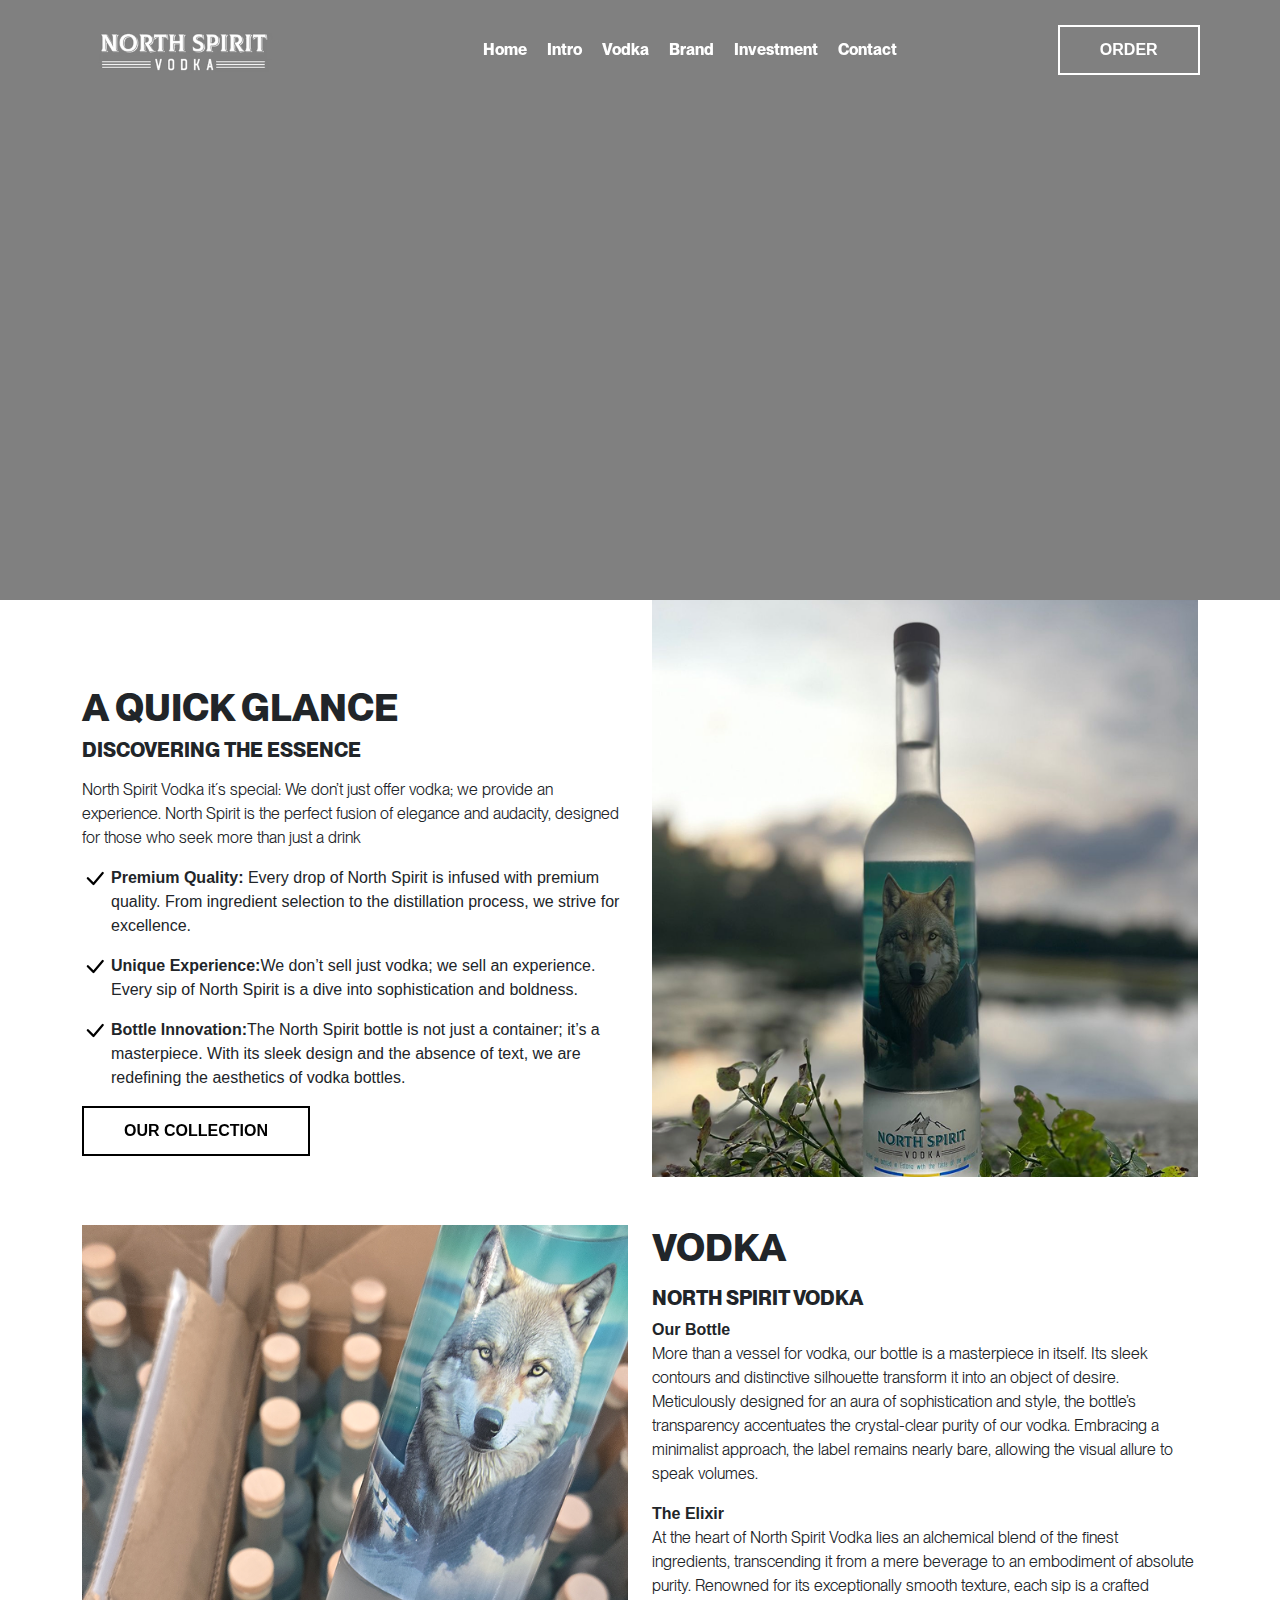
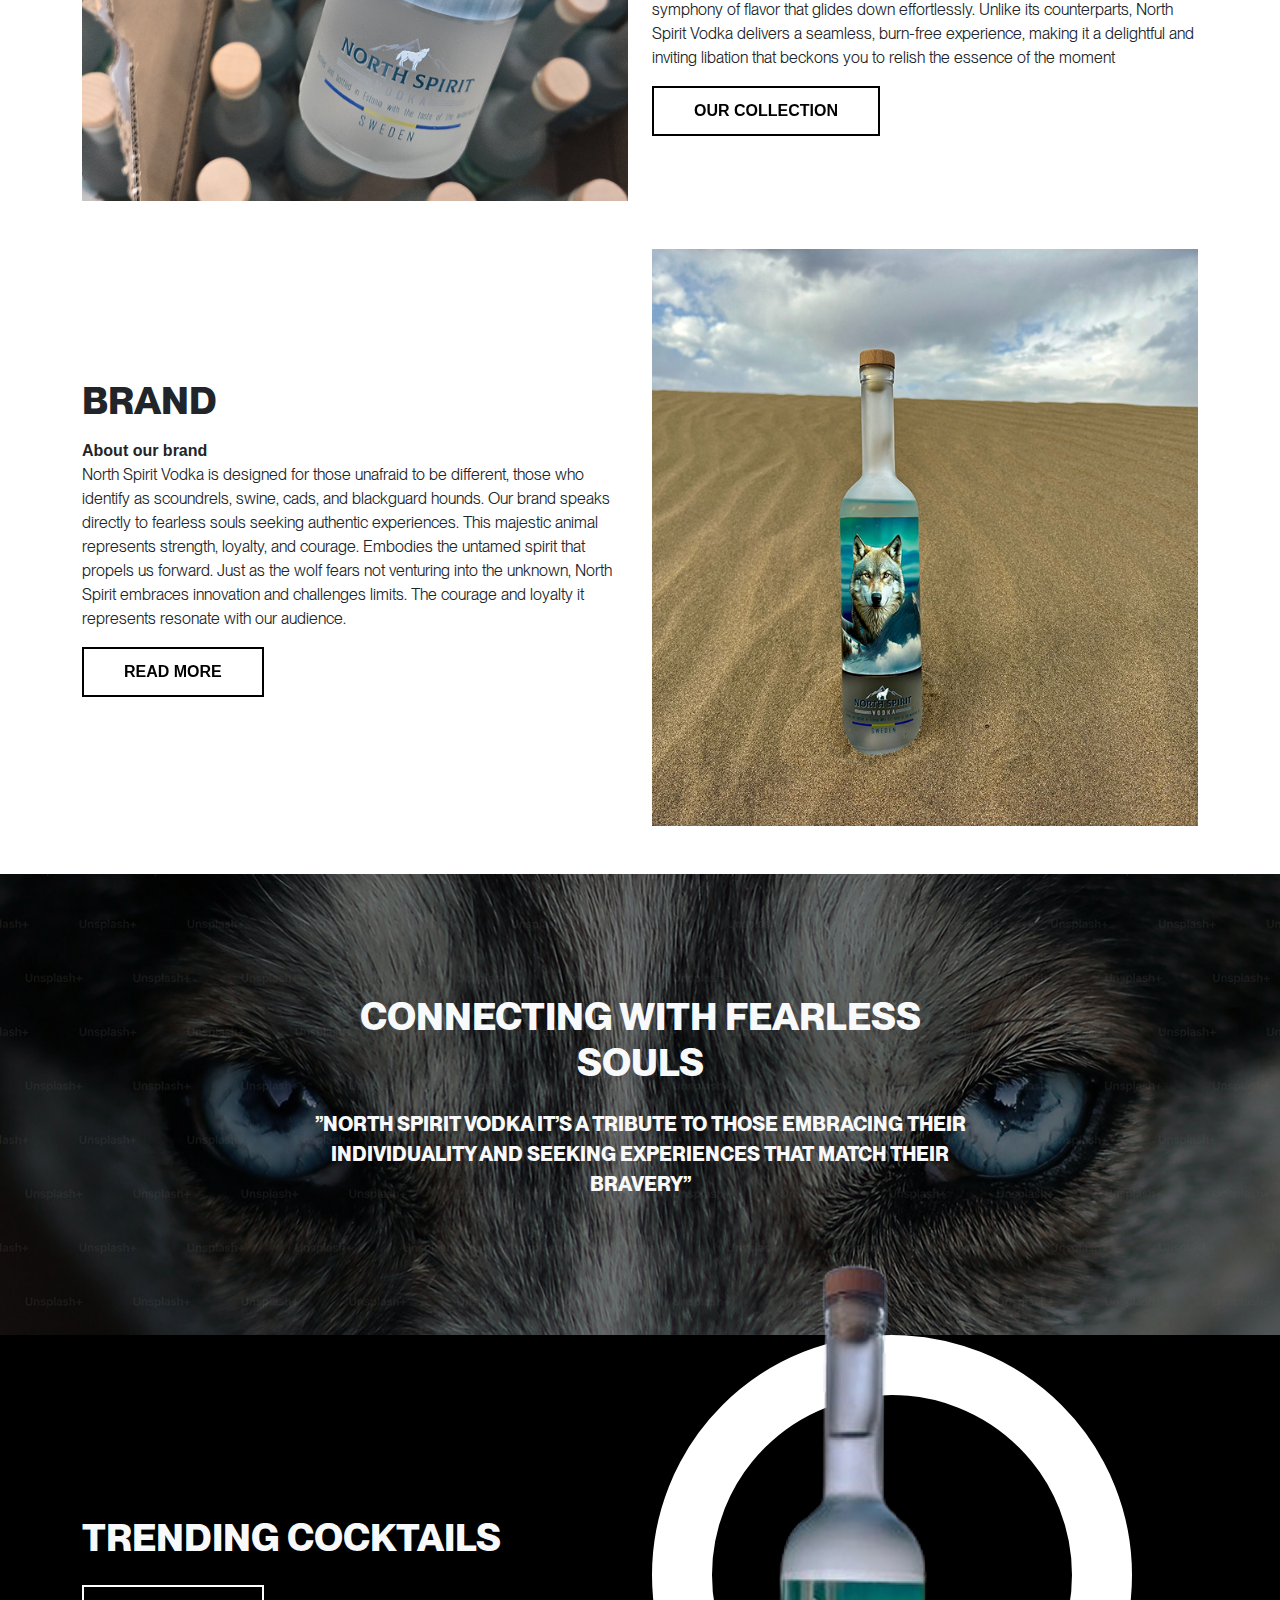
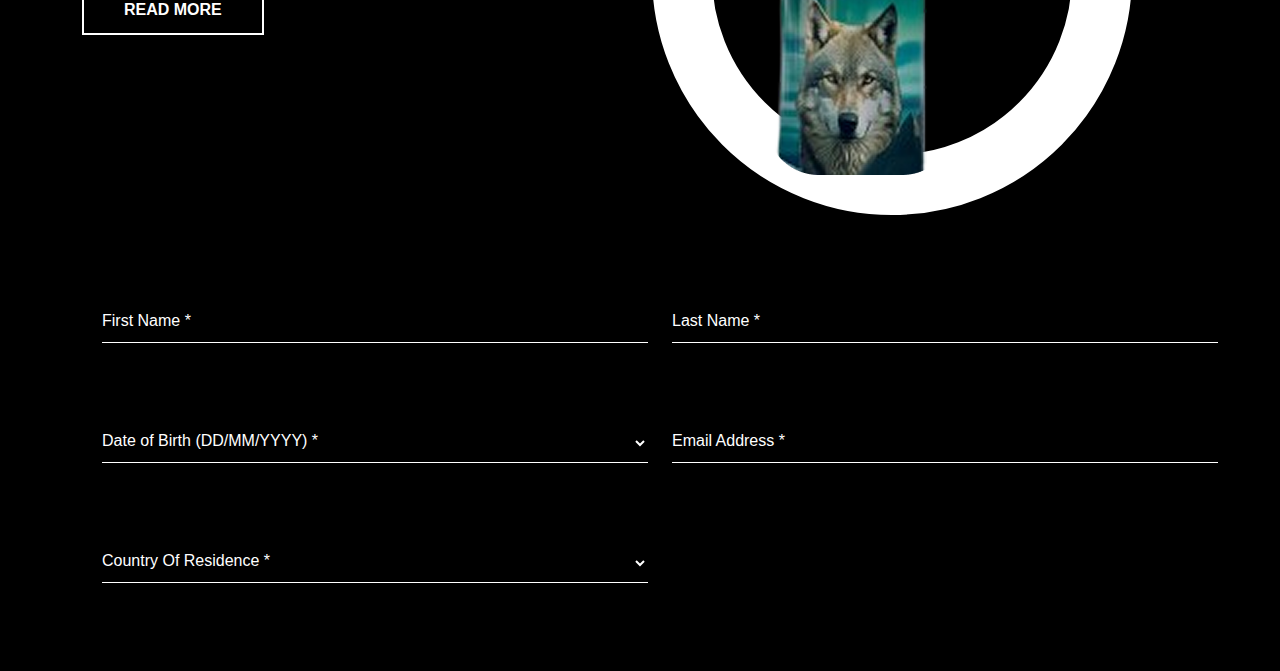
==== index.html @ 93cd75a4 "upload" ====
<!DOCTYPE html>
<html lang="en">

<head>
    <meta charset="UTF-8">
    <meta name="viewport" content="width=device-width, initial-scale=1.0">
    <link href="https://cdn.jsdelivr.net/npm/bootstrap@5.3.3/dist/css/bootstrap.min.css" rel="stylesheet"
        integrity="sha384-QWTKZyjpPEjISv5WaRU9OFeRpok6YctnYmDr5pNlyT2bRjXh0JMhjY6hW+ALEwIH" crossorigin="anonymous">

    <link rel="stylesheet" href="css/style.css">
    <title>Document</title>
</head>

<body>
    <header>
        <div class="logo">
            <img src="media/logo.png" alt="">
        </div>
        <menu>
            <ul>
                <li><a href="">Home</a></li>
                <li><a href="">Intro</a></li>
                <li><a href="">Vodka</a></li>
                <li><a href="">Brand</a></li>
                <li><a href="">Investment</a></li>
                <li><a href="">Contact</a></li>
            </ul>
        </menu>
        <div>
            <div>
                <a class="cta-btn" href="">ORDER</a>
            </div>
        </div>
    </header>

    <!-- Start hero section -->
    <section class="hero-section">

    </section>
    <!-- End hero section -->

    <!-- Start Glance section -->
    <section>
        <div class="container">
            <div class="row align-items-center">
                <div class="col-xl-6">
                    <h2 class="section-title mt-5 pt-3">A quick glance</h2>
                    <h3 class="section-subtitle">Discovering the essence</h3>
                    <p class="desc my-3">North Spirit Vodka it´s special: We don’t just offer vodka; we provide an
                        experience. North Spirit is the perfect fusion of elegance and audacity, designed for those who
                        seek more than just a drink</p>
                    <div class="d-flex gap-1">
                        <span class="check-icon align-items-center"><img src="media/icon/check.svg" alt=""></span>
                        <p class=""><b>Premium Quality: </b>Every drop of North Spirit is infused with premium quality.
                            From ingredient selection to the distillation process, we strive for excellence.</p>
                    </div>
                    <div class="d-flex gap-1">
                        <span class="check-icon align-items-center"><img src="media/icon/check.svg" alt=""></span>
                        <p class=""><b>Unique Experience:</b>We don’t sell just vodka; we sell an experience. Every sip
                            of North Spirit is a dive into sophistication and boldness.</p>
                    </div>
                    <div class="d-flex gap-1">
                        <span class="check-icon align-items-center"><img src="media/icon/check.svg" alt=""></span>
                        <p class=""><b>Bottle Innovation:</b>The North Spirit bottle is not just a container; it’s a
                            masterpiece. With its sleek design and the absence of text, we are redefining the aesthetics
                            of vodka bottles.</p>
                    </div>
                    <a class="cta-btn cta-btn-light" href="#">OUR COLLECTION</a>
                </div>
                <div class="col-xl-6">
                    <img src="media/glance.png" class="img-fluid" alt="">
                </div>
            </div>
            <div class="row my-5">
                <div class="col-xl-6">
                    <img src="media/lion-img.png" class="img-fluid" alt="">
                </div>
                <div class="col-xl-6">
                    <h2 class="section-title mb-3 ">Vodka</h2>
                    <h3 class="section-subtitle">North Spirit Vodka</h3>

                    <div>
                        <b class="bold">Our Bottle</b>
                        <p class="desc">More than a vessel for vodka, our bottle is a masterpiece in itself. Its sleek
                            contours and distinctive silhouette transform it into an object of desire.
                            Meticulously designed for an aura of sophistication and style, the bottle’s transparency
                            accentuates the crystal-clear purity of our vodka. Embracing a minimalist approach, the
                            label remains nearly bare, allowing the visual allure to speak volumes.</p>
                    </div>
                    <div>
                        <b class="bold">The Elixir</b>
                        <p class="desc">At the heart of North Spirit Vodka lies an alchemical blend of the finest
                            ingredients, transcending it from a mere beverage to an embodiment of absolute purity.
                            Renowned for its exceptionally smooth texture, each sip is a crafted symphony of flavor that
                            glides down effortlessly. Unlike its counterparts, North Spirit Vodka delivers a seamless,
                            burn-free experience, making it a delightful and inviting libation that beckons you to
                            relish the essence of the moment</p>
                    </div>
                    <a class="cta-btn cta-btn-light" href="#">OUR COLLECTION</a>
                </div>

            </div>
            <div class="row align-items-center">
                <div class="col-xl-6">
                    <h2 class="section-title mb-3 ">Brand</h2>
                    <div>
                        <b class="bold">About our brand</b>
                        <p class="desc">North Spirit Vodka is designed for those unafraid to be different, those who
                            identify as scoundrels, swine, cads, and blackguard hounds. Our brand speaks directly to
                            fearless souls seeking authentic experiences.
                            This majestic animal represents strength, loyalty, and courage. Embodies the untamed spirit
                            that propels us forward. Just as the wolf fears not venturing into the unknown, North Spirit
                            embraces innovation and challenges limits.
                            The courage and loyalty it represents resonate with our audience.</p>
                    </div>
                    <a class="cta-btn cta-btn-light" href="#">Read More</a>
                </div>
                <div class="col-xl-6">
                    <img src="media/brand-img.png" class="img-fluid" alt="">
                </div>
            </div>
        </div>
    </section>
    <!-- End Glance section -->

    <!-- Start connectiong section -->
    <section class="connecting-section mt-5">
        <div class="container">
            <div class="connecting-innner">
                <h2 class="section-title text-light pb-3">Connecting with fearless souls</h2>
                <p class="section-subtitle text-light">”North Spirit Vodka it’s a tribute to those embracing their
                    individuality and
                    seeking experiences that match their bravery”</p>
            </div>
        </div>
    </section>
    <!-- End connectiong section -->

    <!-- Start cocktails section -->
    <section class="cocktails-section">
        <div class="container">
            <div class="row align-items-center">
                <div class="col-xl-6">
                    <h2 class="section-title text-light mb-4">Trending Cocktails</h2>
                    <a class="cta-btn" href="">Read More</a>
                </div>
                <div class="col-xl-6">
                    <div class="white-circle">
                        <img src="media/removebgpreview.png" alt="">
                    </div>
                </div>
            </div>
        </div>
    </section>
    <!-- End cocktails section -->

    <!-- Start newslatter-form section -->
    <section class="newslatter-section py-5">
        <div class="container">
            <form action="" class="newsletter-form">
                <div class="row">
                    <div class="col-xl-6">
                        <div class="input-data">
                            <input type="text" required>
                            <label for="">First Name *</label>
                        </div>
                    </div>
                    <div class="col-xl-6">
                        <div class="input-data">
                            <input type="text" required>
                            <label for="">Last Name *</label>
                        </div>
                    </div>

                    <div class="col-xl-6">
                        <div class="input-data">
                            <select name="" id="">
                                <option value=""></option>
                                <option value="">q</option>
                            </select>
                            <label for="">Date of Birth (DD/MM/YYYY) *</label>
                        </div>
                    </div>
                    <div class="col-xl-6">
                        <div class="input-data">
                            <input type="text" required>
                            <label for="">Email Address *</label>
                        </div>
                    </div>
                    <div class="col-xl-6">
                        <div class="input-data">
                            <select name="" id="">
                                <option value=""></option>
                                <option value="">Albania</option>
                                <option value="">Andorra</option>
                            </select>
                            <label for="">Country Of Residence *</label>
                        </div>

                    </div>
                </div>
            </form>
        </div>
    </section>
    <!-- End subscr-form section -->

    <script src="https://cdn.jsdelivr.net/npm/bootstrap@5.3.3/dist/js/bootstrap.bundle.min.js"
        integrity="sha384-YvpcrYf0tY3lHB60NNkmXc5s9fDVZLESaAA55NDzOxhy9GkcIdslK1eN7N6jIeHz"
        crossorigin="anonymous"></script>

    <script src="js/script.js"></script>
</body>

</html>
---- css/style.css ----
@font-face {
  font-family: ppneuemontreal_bold;
  src: url(../fonts/ppneuemontreal-bold.woff);
}
@font-face {
  font-family: ppneuemontreal_book;
  src: url(../fonts/ppneuemontreal-book.woff);
}

* {
  padding: 0;
  margin: 0;
  box-sizing: border-box;
  font-family: Arial, Helvetica, sans-serif;
}

header {
  background: transparent;
  display: flex;
  align-items: center;
  justify-content: space-around;
  width: 100%;
  position: fixed;
  top: 0;
}
dl,
ol,
ul {
  margin-bottom: 0;
}
menu ul {
  display: flex;
  gap: 20px;
  list-style: none;
}
menu ul li {
  position: relative;
  transition: 0.3s;
}
menu ul li a {
  color: #fff;
  font-weight: 600;
  text-decoration: none;
  font-family: "ppneuemontreal_bold";
  font-size: 16px;
  transition: 0.3s;
}
menu ul li a::after {
  content: "";
  position: absolute;
  bottom: -2px;
  left: 50%;
  transform: translateX(-50%);
  transition: 0.2s;
  height: 3px;
  background: #fff;
  width: 0;
}
menu ul li a:hover::after {
  width: 100%;
}

/*  */
/* cta btn */

.cta-btn {
  box-sizing: border-box;
  -webkit-appearance: none;
  -moz-appearance: none;
  appearance: none;
  background-color: transparent;
  border: 2px solid;
  border-radius: 0.6em;
  color: #e74c3c;
  cursor: pointer;
  display: -webkit-box;
  display: -webkit-flex;
  display: -ms-flexbox;
  display: inline-flex;
  -webkit-align-self: center;
  -ms-flex-item-align: center;
  align-self: center;
  font-size: 1rem;
  font-weight: 400;
  line-height: 1;
  padding: 15px 40px;
  text-decoration: none;
  text-align: center;
  text-transform: uppercase;
  font-family: "Montserrat", sans-serif;
  font-weight: 700;
  border-color: #fff;
  border-radius: 0;
  color: #fff;
  position: relative;
  overflow: hidden;
  z-index: 1;
  -webkit-transition: color 150ms ease-in-out;
  transition: color 150ms ease-in-out;
}

.cta-btn:hover,
.cta-btn:focus {
  color: #fff;
  outline: 0;
}

.cta-btn:after {
  content: "";
  position: absolute;
  display: block;
  top: 0;
  left: 50%;
  -webkit-transform: translateX(-50%);
  transform: translateX(-50%);
  width: 0;
  height: 100%;
  background: #fff;
  z-index: -1;
  -webkit-transition: width 150ms ease-in-out;
  transition: width 150ms ease-in-out;
}
.cta-btn:hover {
  color: #000;
}
.cta-btn:hover:after {
  width: 110%;
}
.cta-btn-light {
  border-color: #000;
  border-radius: 0;
  color: #000;
}
.cta-btn-light:after {
  background: #000;
}
.cta-btn-light:hover {
  color: #fff;
}

.desc {
  font-family: "ppneuemontreal_book", Arial, Helvetica, sans-serif;
}
/* Header */

header.active {
  background: #000;

  animation: headerAnim 0.3s ease forwards;
}

@-webkit-keyframes headerAnim {
  0% {
    top: -4rem;
  }
  100% {
    top: 0;
  }
}
@keyframes headerAnim {
  0% {
    top: -4rem;
  }
  100% {
    top: 0;
  }
}

/* hero-section */
.hero-section {
  background: gray;
  height: 600px;
}

/* Glance */
.section-title {
  font-size: 38px;
  font-family: "ppneuemontreal_bold", Arial, Helvetica, sans-serif;
  text-transform: uppercase;
}
.section-subtitle {
  font-size: 20px;
  font-family: "ppneuemontreal_bold", Arial, Helvetica, sans-serif;
  text-transform: uppercase;
}
.check-icon img {
  width: 25px;
}
/* connecting-section */
.connecting-section {
  background: url(../media/bg-img.png);
  background-size: cover;
  background-position: center;
  padding: 120px 0;
  text-align: center;
}
.connecting-innner {
  width: 60%;
  margin: auto;
}
/* cocktails-section */
.cocktails-section {
  background: #000;
}
.white-circle {
  width: 480px;
  height: 480px;
  border: 60px solid #fff;
  border-radius: 50%;
  position: relative;
}
.white-circle img {
  position: absolute;
  left: 15%;
  top: -52%;
}
/* newslatter section */
.newslatter-section {
  background: #000;
}
.newsletter-form .input-data {
  width: 100%;
  height: 40px;
  margin: 40px 20px;
  position: relative;
}
.newsletter-form .textarea {
  height: 70px;
}
.input-data input,
.input-data select {
  display: block;
  width: 100%;
  height: 100%;
  border: none;
  font-size: 17px;
  border-bottom: 1px solid #fff;
  outline: 0;
  background: transparent;
  color: #fff;
  padding: 10px;
}
.input-data input:focus ~ label,
.input-data select:focus ~ label,
.input-data input:valid ~ label,
.input-data select:active ~ label {
  transform: translateY(-30px);
  font-size: 14px;
  color: #ffffff98;
}
.input-data select {
  resize: none;
  padding-top: 10px;
  background: #000;
}
.input-data label {
  position: absolute;
  pointer-events: none;
  bottom: 10px;
  font-size: 16px;
  transition: all 0.3s ease;
  color: #fff;
}
.textarea label {
  width: 100%;
  bottom: 40px;
  background: #fff;
}

.input-data input:focus,
.input-data input:valid,
.textarea select:focus,
.textarea select:valid {
  border: 1px dotted #fff;
}
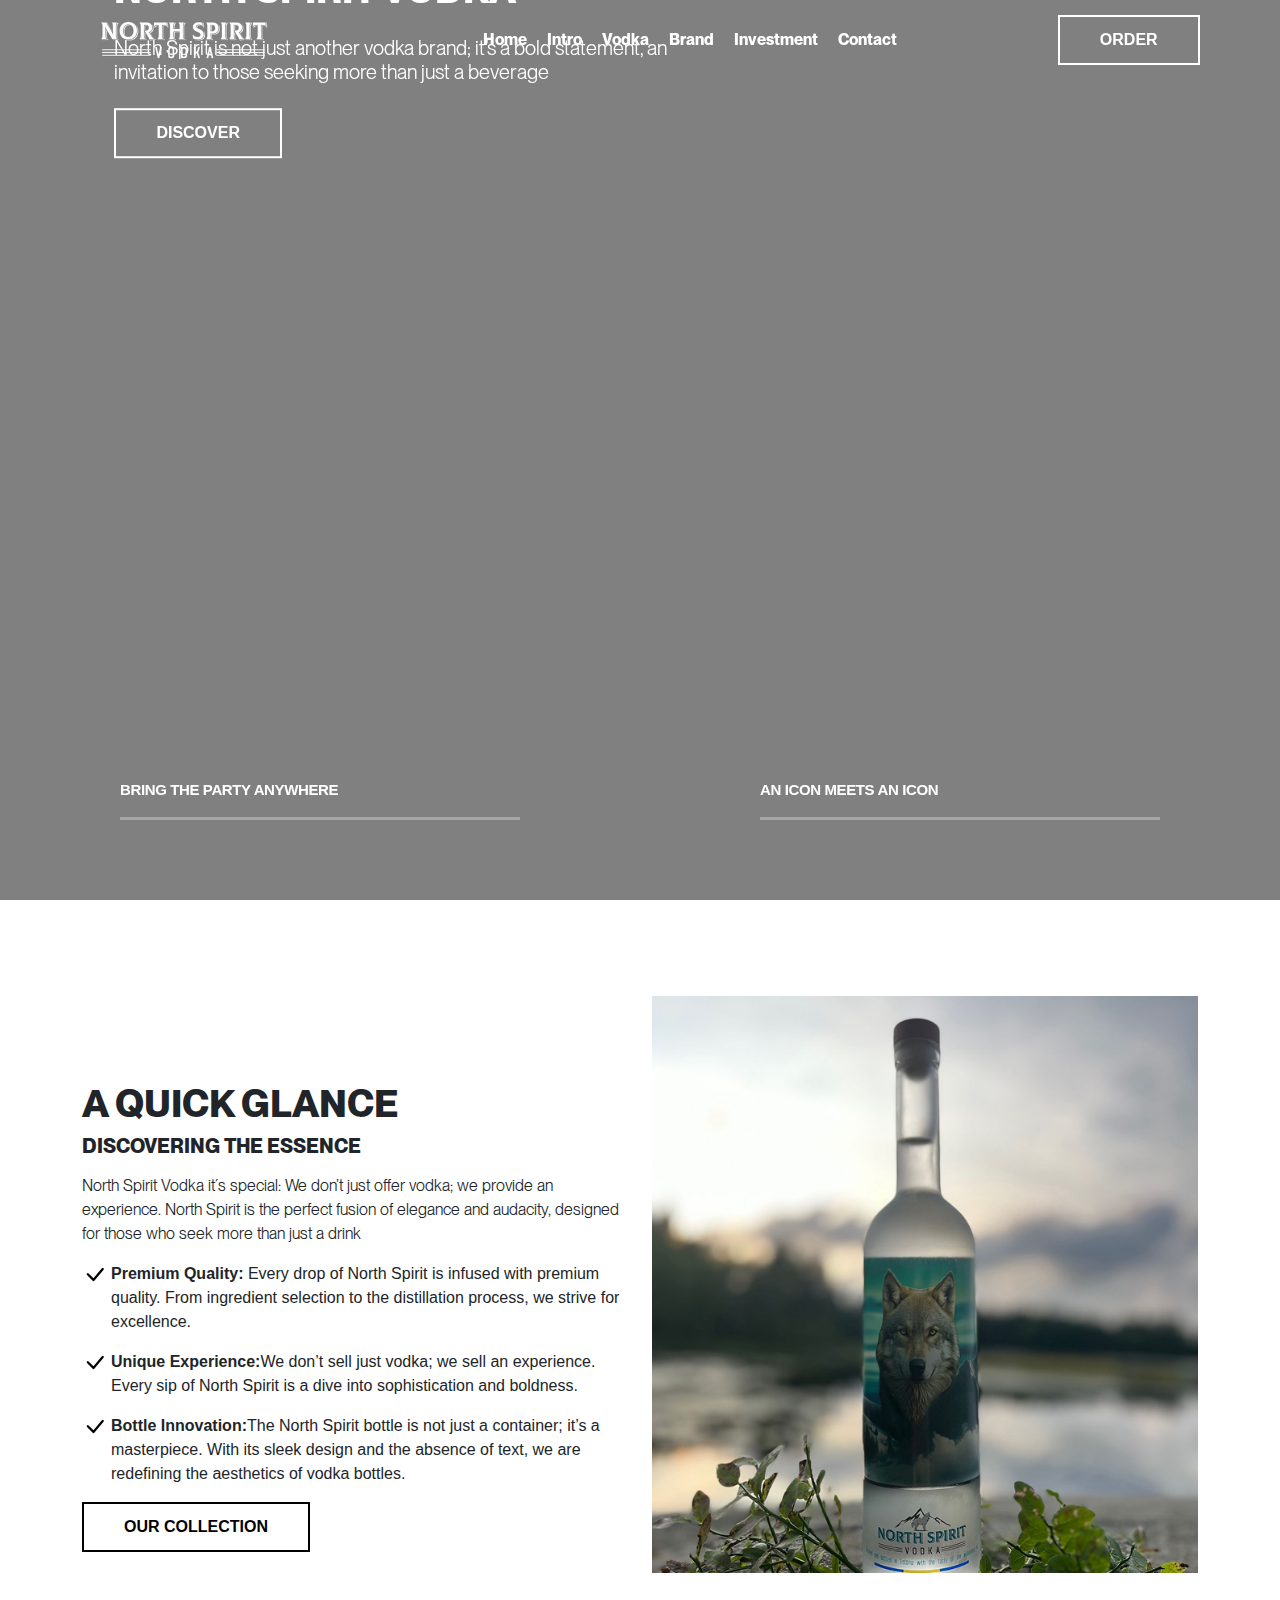
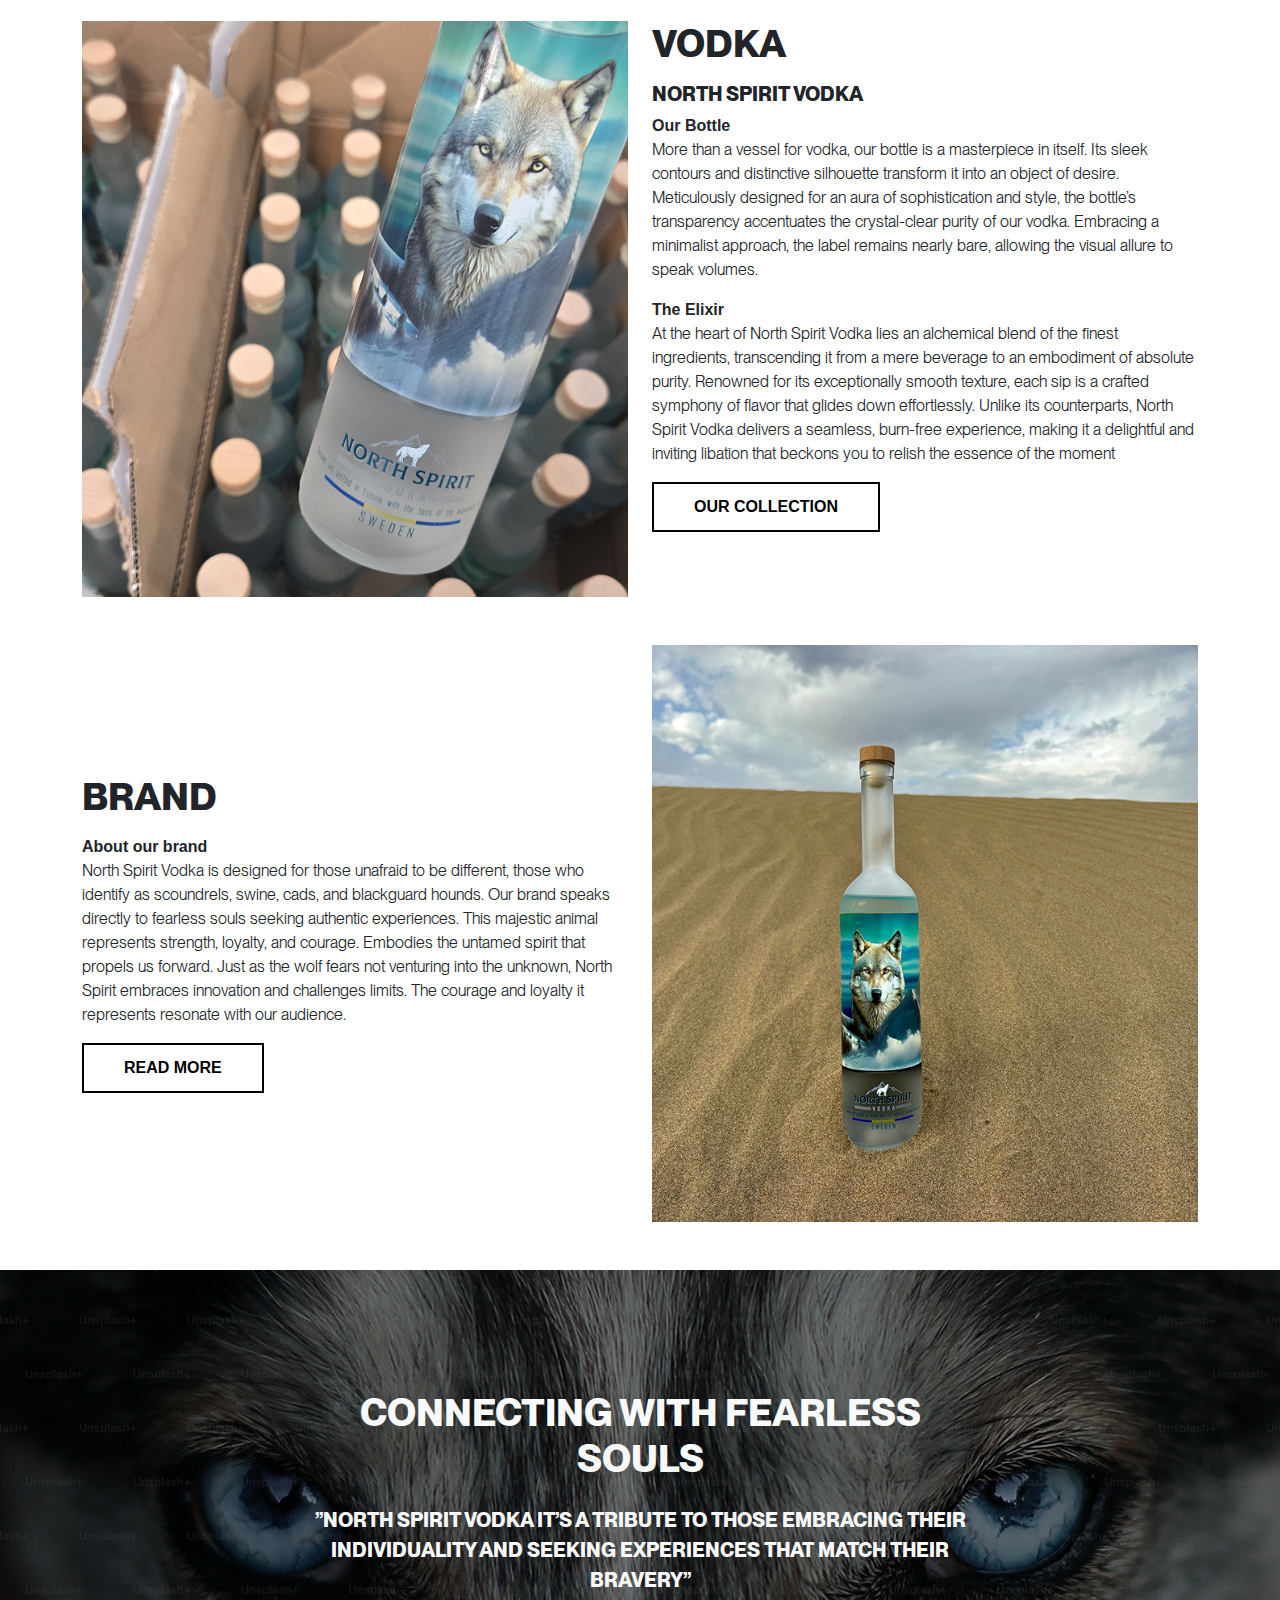
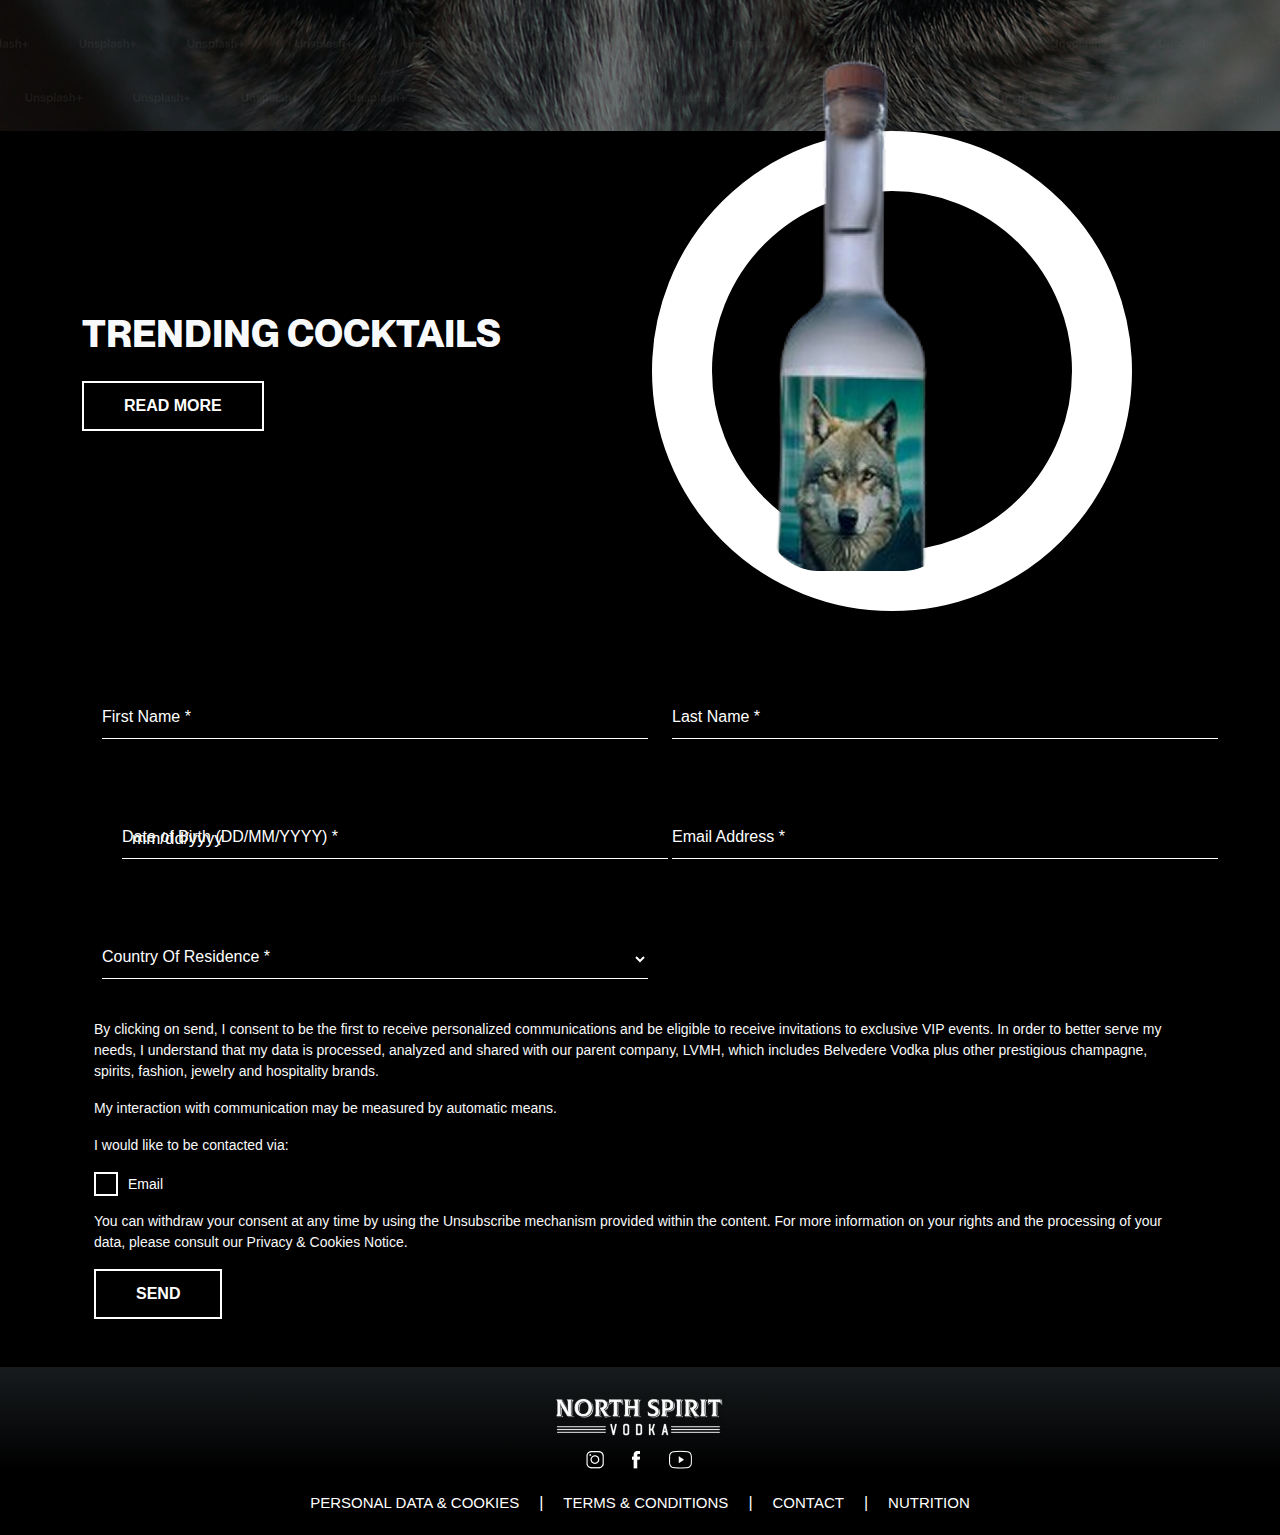
==== commit 09985a78: "udate" ====
--- a/index.html
+++ b/index.html
@@ -6,7 +6,7 @@
     <meta name="viewport" content="width=device-width, initial-scale=1.0">
     <link href="https://cdn.jsdelivr.net/npm/bootstrap@5.3.3/dist/css/bootstrap.min.css" rel="stylesheet"
         integrity="sha384-QWTKZyjpPEjISv5WaRU9OFeRpok6YctnYmDr5pNlyT2bRjXh0JMhjY6hW+ALEwIH" crossorigin="anonymous">
-
+    <link rel="stylesheet" href="https://unpkg.com/swiper/swiper-bundle.min.css">
     <link rel="stylesheet" href="css/style.css">
     <title>Document</title>
 </head>
@@ -35,12 +35,39 @@
 
     <!-- Start hero section -->
     <section class="hero-section">
-
+        <!-- !-- Slider main container -->
+        <div class="swiper-container">
+            <!-- Additional required wrapper -->
+            <div class="swiper-wrapper">
+                <!-- Slides -->
+                <div class="swiper-slide">
+                    <div class="slider-content container">
+                        <h2 class="section-title">NORTH SPIRIT VODKA</h2>
+                        <h5 class="desc my-4">North Spirit is not just another vodka brand; it’s a bold statement, an
+                            invitation to those seeking more than just a beverage </h5>
+                        <div><a class="cta-btn" href="">DISCOVER</a></div>
+                    </div>
+                    <video width="100%" autoplay muted poster="IMG_20240613_202022s.jpg">
+                        <source src="media/video/two.mp4" type="video/mp4">
+                        <source src="media/video/two.ogg" type="video/ogg">
+                    </video>
+                </div>
+                <div class="swiper-slide con2">
+                    <video width="100%" autoplay muted poster="IMG_20240613_202022s.jpg">
+                        <source src="media/video/one.mp4" type="video/mp4">
+                        <source src="media/video/one.mp4" type="video/ogg">
+                    </video>
+                </div>
+            </div>
+            <!-- If we need pagination -->
+            <div class="swiper-pagination"></div>
+
+        </div>
     </section>
     <!-- End hero section -->
 
     <!-- Start Glance section -->
-    <section>
+    <section class="mt-5 pt-5">
         <div class="container">
             <div class="row align-items-center">
                 <div class="col-xl-6">
@@ -174,11 +201,15 @@
 
                     <div class="col-xl-6">
                         <div class="input-data">
-                            <select name="" id="">
+                            <div class="input-data">
+                                <input type="date" required>
+                                <label for="">Date of Birth (DD/MM/YYYY) *</label>
+                            </div>
+                            <!-- <select name="" id="">
                                 <option value=""></option>
-                                <option value="">q</option>
+                                <option value=""></option>
                             </select>
-                            <label for="">Date of Birth (DD/MM/YYYY) *</label>
+                            <label for="">Date of Birth (DD/MM/YYYY) *</label> -->
                         </div>
                     </div>
                     <div class="col-xl-6">
@@ -196,18 +227,61 @@
                             </select>
                             <label for="">Country Of Residence *</label>
                         </div>
-
-                    </div>
+                    </div>
+                    <div class="eml-latter px-4">
+                        <p class="text-light">By clicking on send, I consent to be the first to receive personalized
+                            communications and be
+                            eligible to receive invitations to exclusive VIP events. In order to better serve my needs,
+                            I
+                            understand that my data is processed, analyzed and shared with our parent company, LVMH,
+                            which
+                            includes Belvedere Vodka plus other prestigious champagne, spirits, fashion, jewelry and
+                            hospitality brands.</p>
+                        <p class="text-light">My interaction with communication may be measured by automatic means.</p>
+                        <p class="text-light">I would like to be contacted via:</p>
+
+                        <div class="form-group">
+                            <input type="checkbox" id="html">
+                            <label for="html">Email</label>
+                        </div>
+                        <p class="text-light">You can withdraw your consent at any time by using the Unsubscribe
+                            mechanism provided within the content. For more information on your rights and the
+                            processing of your data, please consult our Privacy & Cookies Notice.</p>
+                        <a class="cta-btn" href="">SEND</a>
+                    </div>
+
                 </div>
             </form>
         </div>
     </section>
     <!-- End subscr-form section -->
+
+    <!-- Footer-start-section -->
+    <footer>
+        <div class="container">
+            <div class="footer-logo"><img src="media/logo.png" alt="" srcset=""></div>
+            <div class="footer-social-links">
+                <a href=""><img src="media/icon/instagam.png" alt=""></a>
+                <a href=""><img src="media/icon/Facebook.png" alt=""></a>
+                <a href=""><img src="media/icon/Youtube.png" alt=""></a>
+            </div>
+            <div class="footer-links">
+                <a href="">Personal Data & Cookies</a>
+                <div>|</div>
+                <a href="">Terms & conditions</a>
+                <div>|</div>
+                <a href="">Contact</a>
+                <div>|</div>
+                <a href="">Nutrition</a>
+            </div>
+        </div>
+    </footer>
+    <!-- footer-end section -->
 
     <script src="https://cdn.jsdelivr.net/npm/bootstrap@5.3.3/dist/js/bootstrap.bundle.min.js"
         integrity="sha384-YvpcrYf0tY3lHB60NNkmXc5s9fDVZLESaAA55NDzOxhy9GkcIdslK1eN7N6jIeHz"
         crossorigin="anonymous"></script>
-
+    <script src="https://unpkg.com/swiper/swiper-bundle.min.js"></script>
     <script src="js/script.js"></script>
 </body>
 
--- a/css/style.css
+++ b/css/style.css
@@ -22,6 +22,8 @@
   width: 100%;
   position: fixed;
   top: 0;
+  z-index: 9;
+  padding: 10px 0;
 }
 dl,
 ol,
@@ -145,7 +147,7 @@
 
 header.active {
   background: #000;
-
+  z-index: 999;
   animation: headerAnim 0.3s ease forwards;
 }
 
@@ -166,12 +168,6 @@
   }
 }
 
-/* hero-section */
-.hero-section {
-  background: gray;
-  height: 600px;
-}
-
 /* Glance */
 .section-title {
   font-size: 38px;
@@ -273,3 +269,255 @@
 .textarea select:valid {
   border: 1px dotted #fff;
 }
+/*  */
+.eml-latter p {
+  font-size: 14px;
+  font-family: " ppneuemontreal_book", Arial, Helvetica, sans-serif;
+}
+.form-group {
+  display: block;
+  margin-bottom: 15px;
+}
+
+.form-group input {
+  padding: 0;
+  height: initial;
+  width: initial;
+  margin-bottom: 0;
+  display: none;
+  cursor: pointer;
+}
+
+.form-group label {
+  position: relative;
+  cursor: pointer;
+  font-size: 14px;
+  color: #fff;
+  display: flex;
+  gap: 5px;
+  align-items: center;
+}
+
+.form-group label:before {
+  content: "";
+  -webkit-appearance: none;
+  background-color: transparent;
+  border: 2px solid #ffffff;
+  box-shadow: 0 1px 2px rgba(0, 0, 0, 0.05),
+    inset 0px -15px 10px -12px rgba(0, 0, 0, 0.05);
+  padding: 10px;
+  display: inline-block;
+  position: relative;
+  vertical-align: middle;
+  cursor: pointer;
+  margin-right: 5px;
+}
+
+.form-group input:checked + label:after {
+  content: "";
+  display: block;
+  position: absolute;
+  top: 4px;
+  left: 9px;
+  width: 6px;
+  height: 14px;
+  border: solid #ffffff;
+  border-width: 0 2px 2px 0;
+  transform: rotate(45deg);
+}
+/* footer */
+footer {
+  padding: 20px 0;
+  background: linear-gradient(180deg, #171b1d 0%, #000000 61.46%);
+  text-align: center;
+}
+.footer-social-links {
+  display: flex;
+  align-items: center;
+  gap: 25px;
+  justify-content: center;
+}
+.footer-links {
+  display: flex;
+  align-items: center;
+  gap: 20px;
+  justify-content: center;
+  margin-top: 20px;
+}
+.footer-links a {
+  color: #fff;
+  text-decoration: none;
+  text-transform: uppercase;
+  font-size: 15px;
+  display: block;
+  position: relative;
+}
+.footer-links div {
+  color: #fff;
+}
+.footer-links a::after {
+  content: "";
+  position: absolute;
+  bottom: -2px;
+  left: 50%;
+  transform: translateX(-50%);
+  transition: 0.5s;
+  height: 1px;
+  background: #fff;
+  width: 0;
+}
+.footer-links a:hover::after {
+  width: 100%;
+}
+/* hero-section */
+.hero-section {
+  background: gray;
+  /* height: 600px; */
+}
+
+/* hero section */
+.swiper-container {
+  width: 100%;
+  height: 100vh;
+}
+
+.swiper-wrapper {
+  width: 100%;
+  height: 100%;
+}
+
+.swiper-slide {
+  text-align: center;
+  font-weight: 900;
+  position: relative;
+}
+.slider-content {
+  position: absolute;
+  top: 40%;
+  transform: translateY(-50%);
+  z-index: 9;
+  color: #fff;
+  left: 8%;
+  text-align: left;
+  max-width: 600px;
+}
+
+.swiper-container-horizontal
+  > .swiper-pagination-bullets
+  .swiper-pagination-bullet {
+  margin: 0;
+  margin-right: 20px;
+}
+
+.swiper-pagination-bullet {
+  position: relative;
+  width: 156px;
+  height: auto;
+  text-align: left;
+  border-radius: 0;
+  opacity: 1;
+  margin-right: 20px;
+  background-color: transparent;
+}
+
+.swiper-pagination-bullet em {
+  font-size: 15px;
+  line-height: 28px;
+  font-weight: bold;
+  letter-spacing: -0.38px;
+  color: #111;
+}
+
+.swiper-pagination-bullet i {
+  position: absolute;
+  bottom: 0;
+  left: 0;
+  z-index: 1;
+  width: 100%;
+  height: 10px;
+  background-color: hotpink;
+}
+
+.swiper-pagination-bullet b {
+  position: absolute;
+  bottom: 0;
+  left: 0;
+  z-index: 2;
+  width: 0%;
+  height: 10px;
+  background-color: #111111;
+}
+
+.swiper-pagination-bullet-active {
+  background-color: transparent;
+}
+
+.swiper-pagination-bullet-active b {
+  animation-name: countingBar;
+  animation-duration: 3s;
+  animation-timing-function: ease-in;
+  animation-iteration-count: 1;
+  animation-direction: alternate;
+  animation-fill-mode: forwards;
+}
+
+@keyframes countingBar {
+  0% {
+    width: 0;
+  }
+
+  100% {
+    width: 100%;
+  }
+}
+
+.swiper-pagination-bullet {
+  width: 400px;
+  margin-bottom: 20px;
+}
+
+.swiper-pagination-bullet em {
+  line-height: 60px;
+  font-style: normal;
+  color: #fff;
+}
+
+.swiper-pagination-bullet i {
+  width: 400px;
+  position: absolute;
+  left: 0;
+}
+
+.swiper-horizontal > .swiper-pagination-bullets,
+.swiper-pagination-bullets.swiper-pagination-horizontal,
+.swiper-pagination-custom,
+.swiper-pagination-fraction {
+  display: flex;
+  align-items: center;
+  justify-content: space-around;
+}
+
+.swiper-pagination-bullet i {
+  height: 3px;
+  background: hsla(0, 0%, 100%, 0.3);
+}
+
+.swiper-pagination-bullet b {
+  height: 3px;
+  background: #fff;
+}
+
+.swiper-horizontal > .swiper-pagination-bullets,
+.swiper-pagination-bullets.swiper-pagination-horizontal,
+.swiper-pagination-custom,
+.swiper-pagination-fraction {
+  bottom: var(--swiper-pagination-bottom, 80px);
+  top: var(--swiper-pagination-top, auto);
+  left: 0;
+  width: 100%;
+}
+
+video {
+  height: 100%;
+  width: 100%;
+}
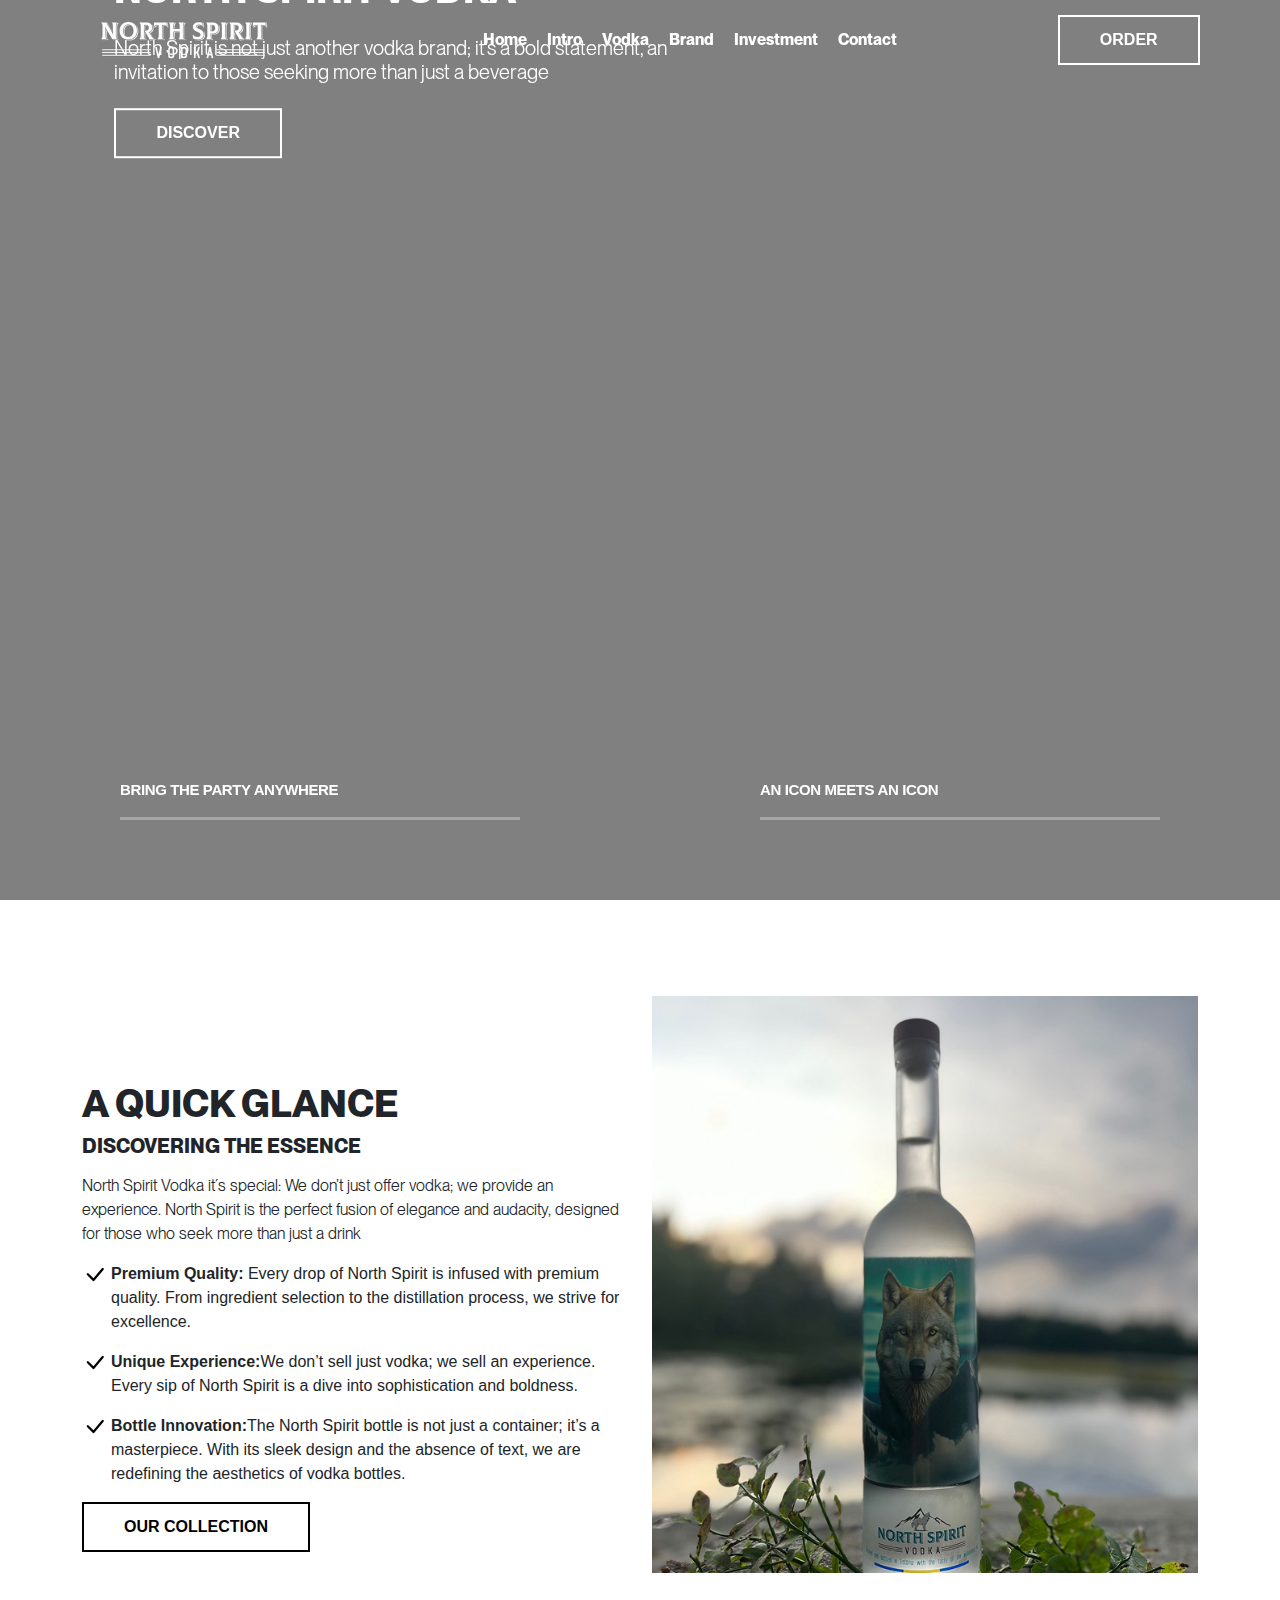
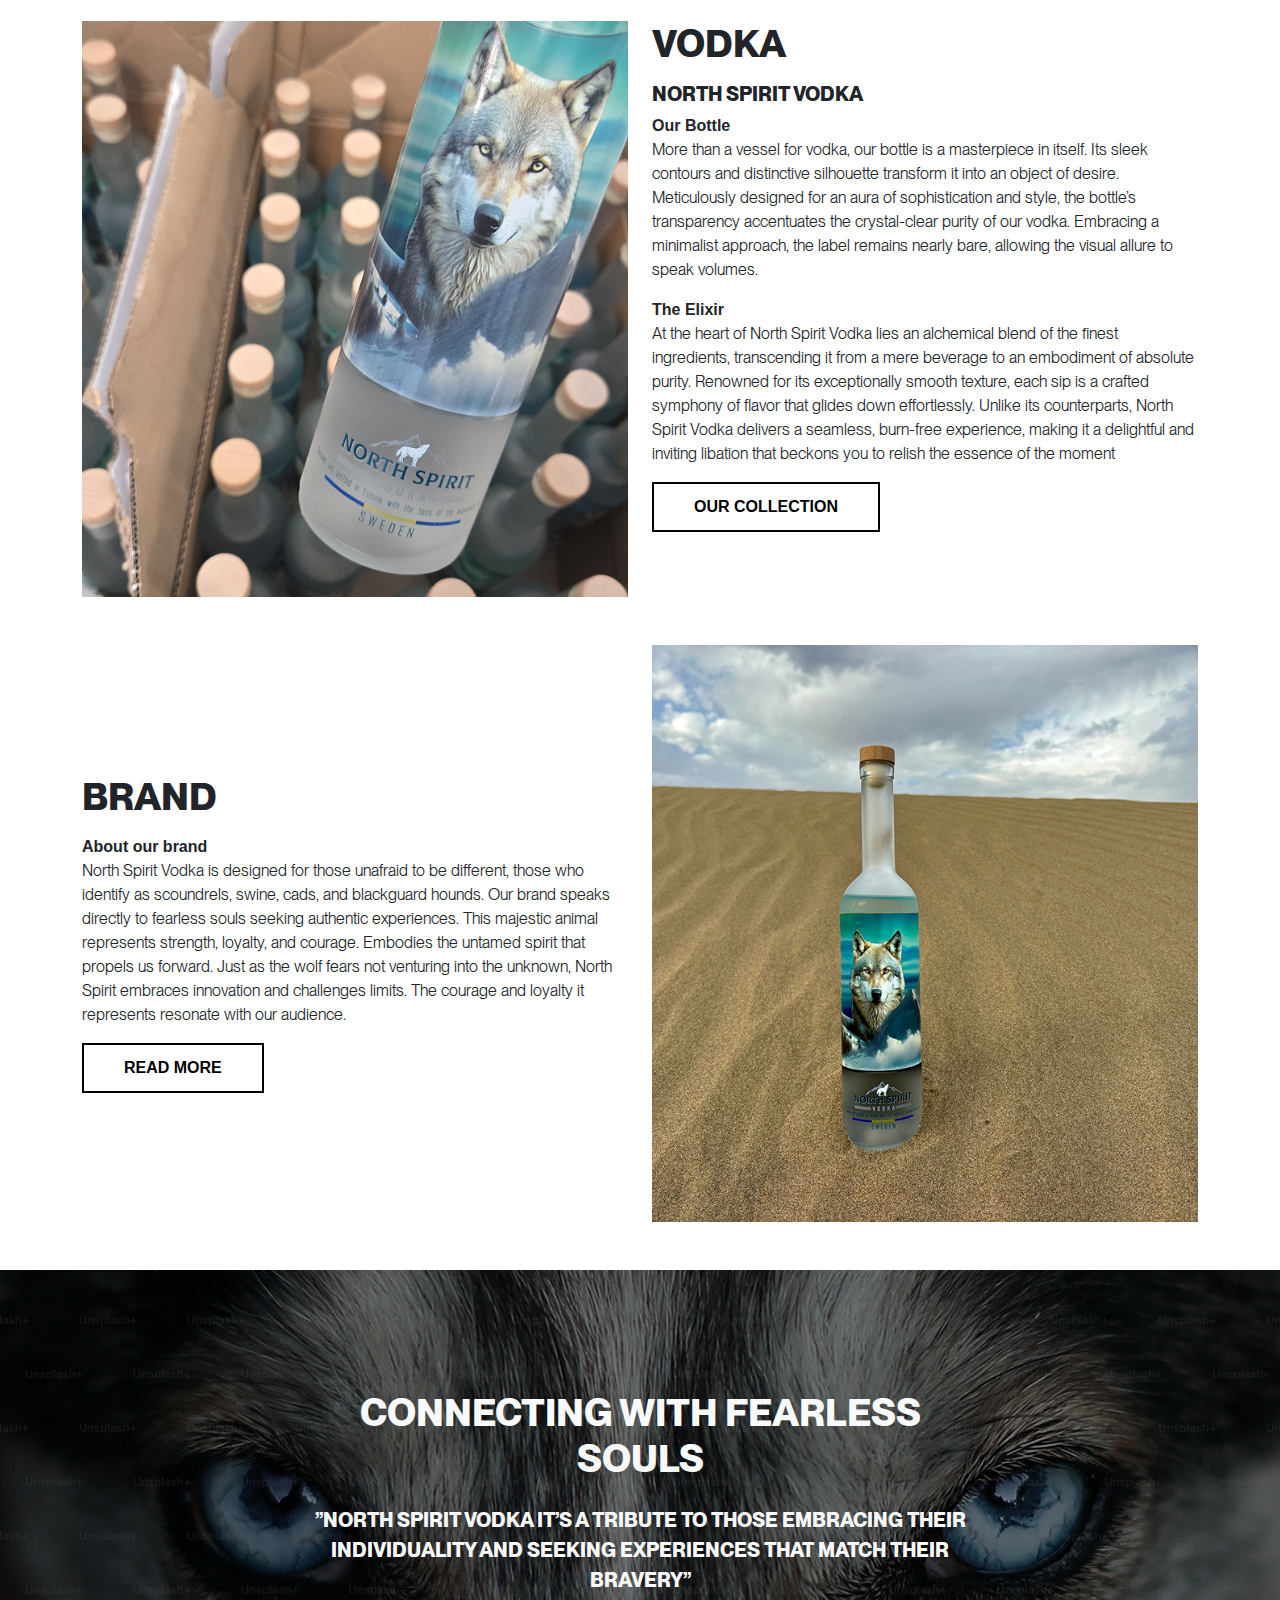
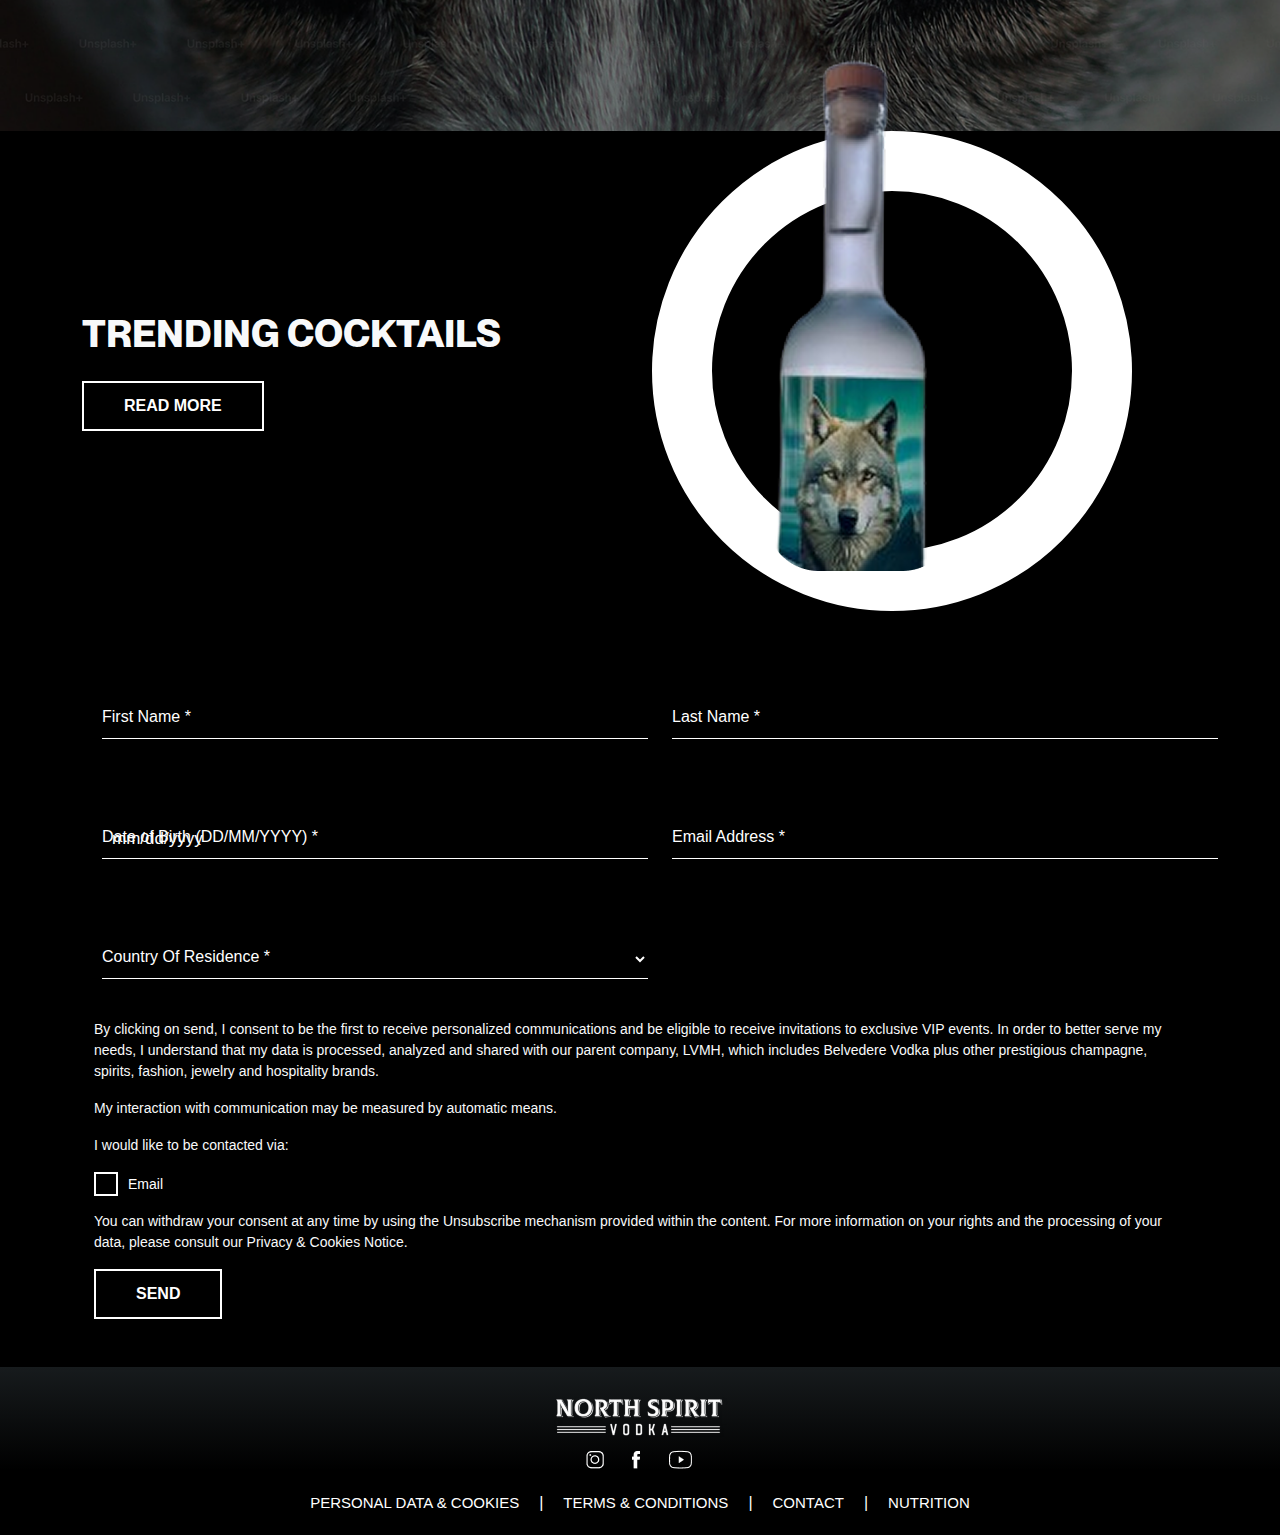
==== commit e8c49b0e: "update" ====
--- a/index.html
+++ b/index.html
@@ -8,6 +8,7 @@
         integrity="sha384-QWTKZyjpPEjISv5WaRU9OFeRpok6YctnYmDr5pNlyT2bRjXh0JMhjY6hW+ALEwIH" crossorigin="anonymous">
     <link rel="stylesheet" href="https://unpkg.com/swiper/swiper-bundle.min.css">
     <link rel="stylesheet" href="css/style.css">
+    <link rel="stylesheet" href="css/responsive.css">
     <title>Document</title>
 </head>
 
@@ -27,9 +28,14 @@
             </ul>
         </menu>
         <div>
-            <div>
+            <div class="header-cta-btn">
                 <a class="cta-btn" href="">ORDER</a>
             </div>
+        </div>
+        <div class="d-none menu-toggle-btn ">
+            <div class="i-one"></div>
+            <div class="i-two"></div>
+            <div class="i-three"></div>
         </div>
     </header>
 
@@ -201,7 +207,7 @@
 
                     <div class="col-xl-6">
                         <div class="input-data">
-                            <div class="input-data">
+                            <div class="input-data m-0">
                                 <input type="date" required>
                                 <label for="">Date of Birth (DD/MM/YYYY) *</label>
                             </div>
--- a/css/style.css
+++ b/css/style.css
@@ -521,3 +521,74 @@
   height: 100%;
   width: 100%;
 }
+
+/* intro page */
+.hero-section-vodka {
+  background: linear-gradient(#00000051, #00000070),
+    url(../media/hero-vodka-bg.png);
+  background-size: cover;
+  background-position: top center;
+  height: 100vh;
+}
+.hero-content {
+  max-width: 450px;
+  position: absolute;
+  top: 50%;
+  transform: translateY(-50%);
+  left: 10%;
+}
+.hero-content h2,
+.hero-content p {
+  background: #000;
+  display: inline-block;
+  padding: 10px;
+}
+.pro-image img {
+  height: 400px;
+}
+.section-heading {
+  text-align: center;
+  font-size: 45px;
+  font-family: ppneuemontreal_bold, Arial, Helvetica, sans-serif;
+  margin-bottom: 50px;
+  text-transform: uppercase;
+}
+.section-padding {
+  padding: 70px 0;
+}
+
+/* gallay section */
+.gallery-section .gl {
+  position: relative;
+}
+.gallery-section .gl img {
+  width: 100%;
+  height: 100%;
+}
+.gallery-section .gl::after {
+  content: "";
+  position: absolute;
+  top: 0;
+  left: 0;
+  width: 100%;
+  height: 100%;
+  background: linear-gradient(#00000060, #00000053);
+}
+.gallery-section .gl .gl-content {
+  position: absolute;
+  top: 50%;
+  left: 50%;
+  transform: translate(-50%, -50%);
+  width: 50%;
+  z-index: 9;
+}
+/* vodka page */
+.hero-section-vodka2 {
+  background: linear-gradient(#00000051, #00000090), url(../media/gallery-2.png);
+  background-size: cover;
+  background-position: center;
+  height: 100vh;
+}
+.liquid-sec-image {
+  margin-top: -200px;
+}
--- a/css/responsive.css
+++ b/css/responsive.css
@@ -0,0 +1,46 @@
+@media (max-width: 850px) {
+  header {
+    position: relative;
+    background: black;
+  }
+  menu ul {
+    flex-direction: column;
+    position: absolute;
+    right: 5px;
+    top: 80px;
+    text-align: center;
+    padding: 0px 40px;
+    /* padding: 34px 40px; */
+    background: black;
+    height: 0;
+    overflow: hidden;
+    transition: 0.3s;
+  }
+  menu ul.show {
+    padding: 34px 40px;
+    height: auto;
+  }
+  .header-cta-btn {
+    display: none;
+  }
+  .menu-toggle-btn {
+    display: block !important;
+    cursor: pointer;
+  }
+  .menu-toggle-btn div {
+    width: 24px;
+    height: 2px;
+    background: #fff;
+    margin: 5px;
+    transition: 0.3s;
+  }
+  .menu-toggle-btn.active .i-one {
+    transform: rotate(45deg) translateX(10px);
+  }
+  .menu-toggle-btn.active .i-two {
+    width: 0;
+  }
+  .menu-toggle-btn.active .i-three {
+    transform: rotate(-45deg) translateX(10px);
+  }
+}
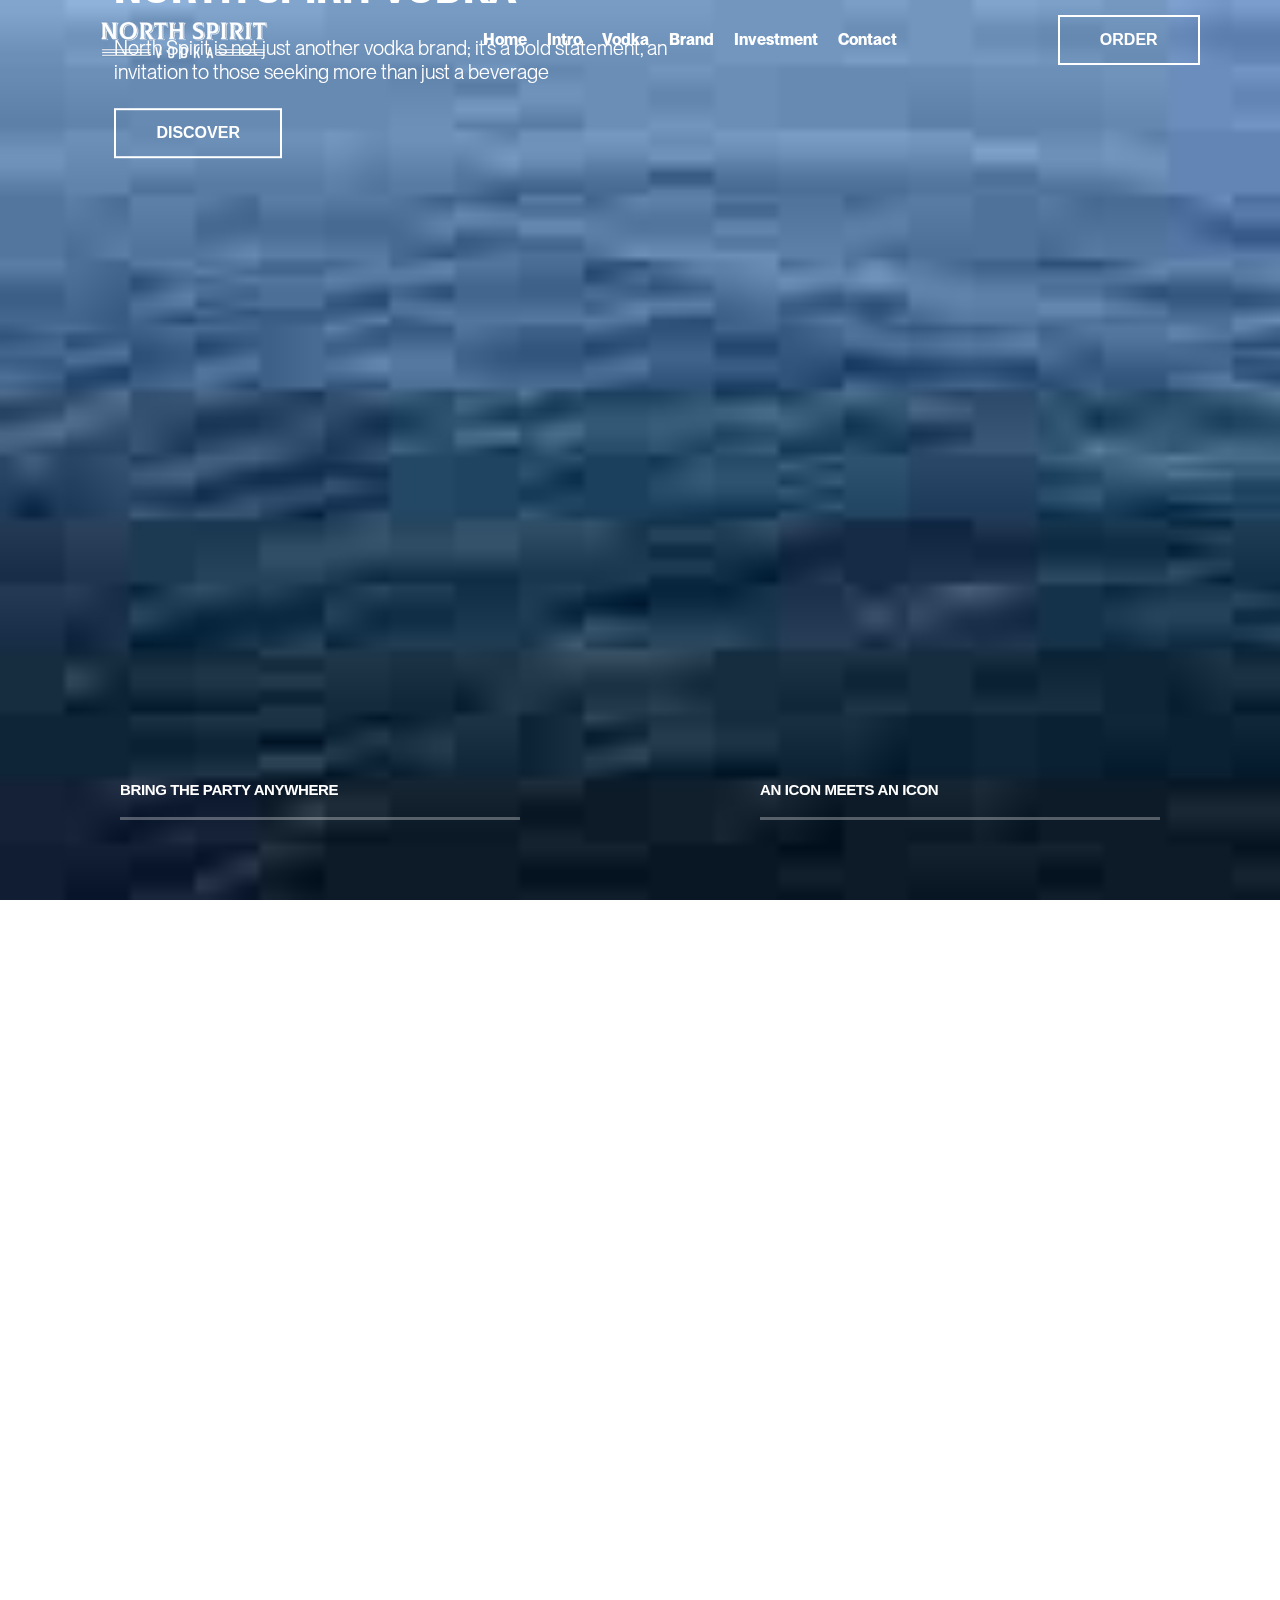
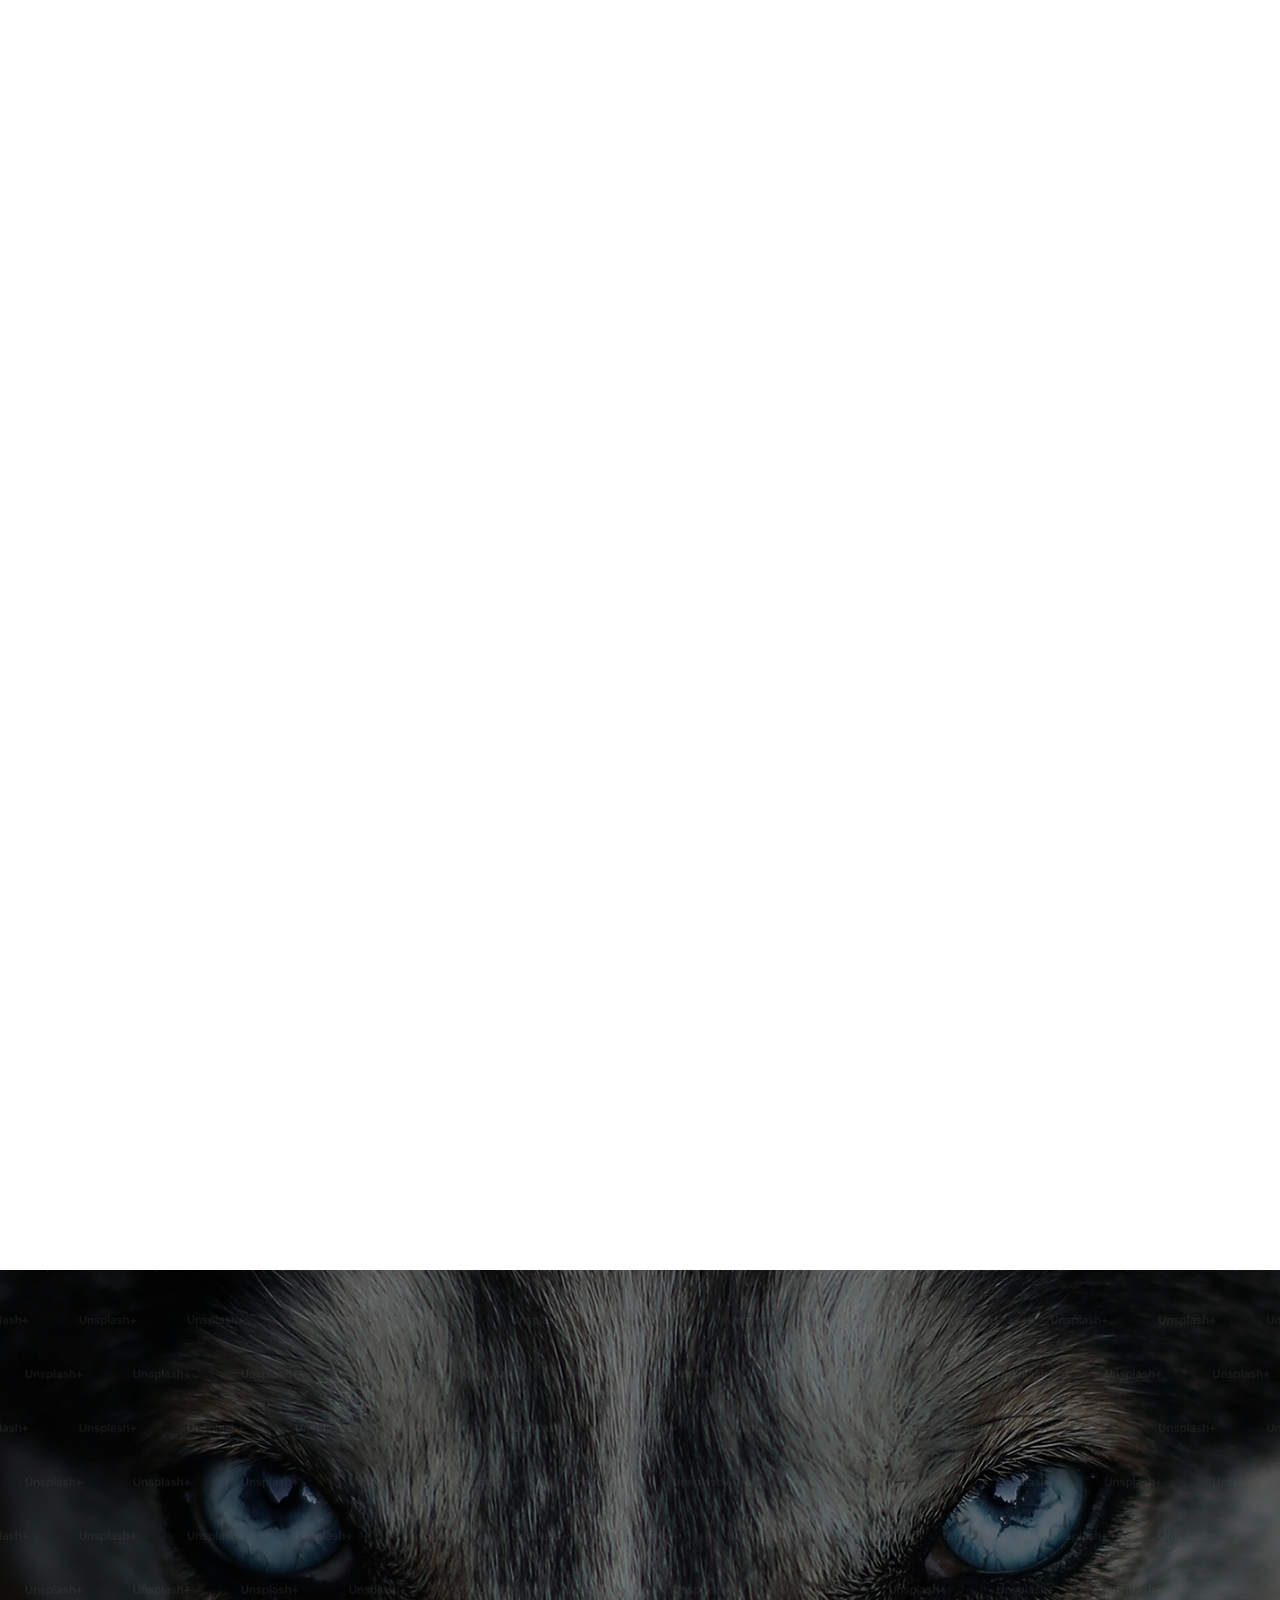
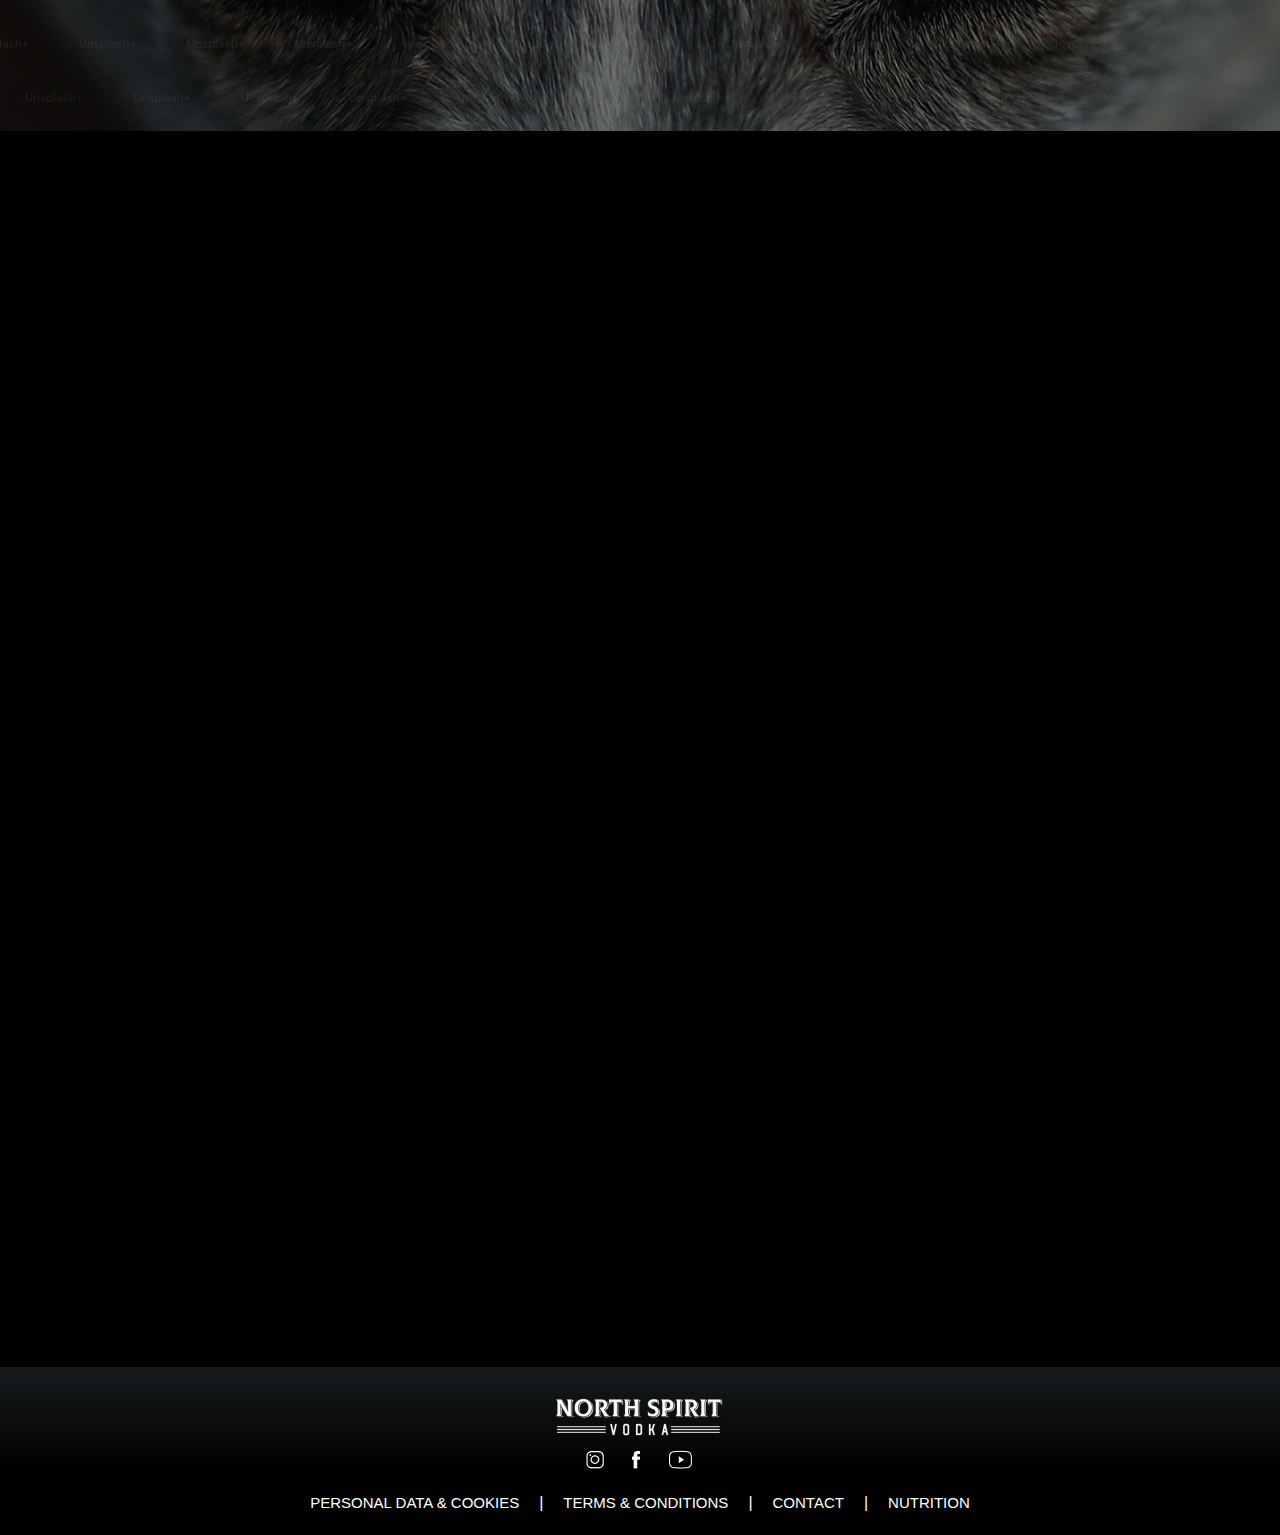
==== commit 315bd435: "update" ====
--- a/index.html
+++ b/index.html
@@ -19,12 +19,12 @@
         </div>
         <menu>
             <ul>
-                <li><a href="">Home</a></li>
-                <li><a href="">Intro</a></li>
-                <li><a href="">Vodka</a></li>
-                <li><a href="">Brand</a></li>
-                <li><a href="">Investment</a></li>
-                <li><a href="">Contact</a></li>
+                <li><a href="index.html">Home</a></li>
+                <li><a href="intro.html">Intro</a></li>
+                <li><a href="vodka.html">Vodka</a></li>
+                <li><a href="brand.html">Brand</a></li>
+                <li><a href="investment.html">Investment</a></li>
+                <li><a href="contact.html">Contact</a></li>
             </ul>
         </menu>
         <div>
@@ -47,7 +47,7 @@
             <div class="swiper-wrapper">
                 <!-- Slides -->
                 <div class="swiper-slide">
-                    <div class="slider-content container">
+                    <div class="slider-content container js-scroll fade-in scrolled">
                         <h2 class="section-title">NORTH SPIRIT VODKA</h2>
                         <h5 class="desc my-4">North Spirit is not just another vodka brand; it’s a bold statement, an
                             invitation to those seeking more than just a beverage </h5>
@@ -77,68 +77,73 @@
         <div class="container">
             <div class="row align-items-center">
                 <div class="col-xl-6">
-                    <h2 class="section-title mt-5 pt-3">A quick glance</h2>
-                    <h3 class="section-subtitle">Discovering the essence</h3>
-                    <p class="desc my-3">North Spirit Vodka it´s special: We don’t just offer vodka; we provide an
+                    <h2 class="section-title mt-5 pt-3 js-scroll fade-in-bottom ">A quick glance</h2>
+                    <h3 class="section-subtitle js-scroll fade-in-bottom">Discovering the essence</h3>
+                    <p class="desc my-3 js-scroll fade-in-bottom">North Spirit Vodka it´s special: We don’t just offer
+                        vodka; we provide an
                         experience. North Spirit is the perfect fusion of elegance and audacity, designed for those who
                         seek more than just a drink</p>
-                    <div class="d-flex gap-1">
+                    <div class="d-flex gap-1 js-scroll fade-in-bottom">
                         <span class="check-icon align-items-center"><img src="media/icon/check.svg" alt=""></span>
-                        <p class=""><b>Premium Quality: </b>Every drop of North Spirit is infused with premium quality.
+                        <p class="js-scroll fade-in-bottom"><b>Premium Quality: </b>Every drop of North Spirit is
+                            infused with premium quality.
                             From ingredient selection to the distillation process, we strive for excellence.</p>
                     </div>
-                    <div class="d-flex gap-1">
+                    <div class="d-flex gap-1 js-scroll fade-in-bottom">
                         <span class="check-icon align-items-center"><img src="media/icon/check.svg" alt=""></span>
                         <p class=""><b>Unique Experience:</b>We don’t sell just vodka; we sell an experience. Every sip
                             of North Spirit is a dive into sophistication and boldness.</p>
                     </div>
-                    <div class="d-flex gap-1">
+                    <div class="d-flex gap-1 js-scroll fade-in-bottom">
                         <span class="check-icon align-items-center"><img src="media/icon/check.svg" alt=""></span>
                         <p class=""><b>Bottle Innovation:</b>The North Spirit bottle is not just a container; it’s a
                             masterpiece. With its sleek design and the absence of text, we are redefining the aesthetics
                             of vodka bottles.</p>
                     </div>
-                    <a class="cta-btn cta-btn-light" href="#">OUR COLLECTION</a>
-                </div>
-                <div class="col-xl-6">
+                    <a class="cta-btn cta-btn-light js-scroll fade-in-bottom" href="#">OUR COLLECTION</a>
+                </div>
+                <div class="col-xl-6 js-scroll slide-right">
                     <img src="media/glance.png" class="img-fluid" alt="">
                 </div>
             </div>
             <div class="row my-5">
-                <div class="col-xl-6">
+                <div class="col-xl-6 js-scroll slide-left">
                     <img src="media/lion-img.png" class="img-fluid" alt="">
                 </div>
                 <div class="col-xl-6">
-                    <h2 class="section-title mb-3 ">Vodka</h2>
-                    <h3 class="section-subtitle">North Spirit Vodka</h3>
+                    <h2 class="section-title mb-3  js-scroll fade-in-bottom">Vodka</h2>
+                    <h3 class="section-subtitle js-scroll fade-in-bottom">North Spirit Vodka</h3>
 
                     <div>
-                        <b class="bold">Our Bottle</b>
-                        <p class="desc">More than a vessel for vodka, our bottle is a masterpiece in itself. Its sleek
+                        <b class="bold js-scroll fade-in-bottom">Our Bottle</b>
+                        <p class="desc js-scroll fade-in-bottom">More than a vessel for vodka, our bottle is a
+                            masterpiece in itself. Its sleek
                             contours and distinctive silhouette transform it into an object of desire.
                             Meticulously designed for an aura of sophistication and style, the bottle’s transparency
                             accentuates the crystal-clear purity of our vodka. Embracing a minimalist approach, the
                             label remains nearly bare, allowing the visual allure to speak volumes.</p>
                     </div>
                     <div>
-                        <b class="bold">The Elixir</b>
-                        <p class="desc">At the heart of North Spirit Vodka lies an alchemical blend of the finest
+                        <b class="bold js-scroll fade-in-bottom">The Elixir</b>
+                        <p class="desc js-scroll fade-in-bottom">At the heart of North Spirit Vodka lies an alchemical
+                            blend of the finest
                             ingredients, transcending it from a mere beverage to an embodiment of absolute purity.
                             Renowned for its exceptionally smooth texture, each sip is a crafted symphony of flavor that
                             glides down effortlessly. Unlike its counterparts, North Spirit Vodka delivers a seamless,
                             burn-free experience, making it a delightful and inviting libation that beckons you to
                             relish the essence of the moment</p>
                     </div>
-                    <a class="cta-btn cta-btn-light" href="#">OUR COLLECTION</a>
+                    <a class="cta-btn cta-btn-light js-scroll fade-in-bottom" href="#">OUR COLLECTION</a>
                 </div>
 
             </div>
             <div class="row align-items-center">
                 <div class="col-xl-6">
-                    <h2 class="section-title mb-3 ">Brand</h2>
+                    <h2 class="section-title mb-3  js-scroll fade-in-bottom">Brand</h2>
                     <div>
-                        <b class="bold">About our brand</b>
-                        <p class="desc">North Spirit Vodka is designed for those unafraid to be different, those who
+                        <b class="bold js-scroll fade-in-bottom">About our brand</b>
+                        <p class="desc js-scroll fade-in-bottom">North Spirit Vodka is designed for those unafraid to be
+                            different, those who
                             identify as scoundrels, swine, cads, and blackguard hounds. Our brand speaks directly to
                             fearless souls seeking authentic experiences.
                             This majestic animal represents strength, loyalty, and courage. Embodies the untamed spirit
@@ -146,10 +151,10 @@
                             embraces innovation and challenges limits.
                             The courage and loyalty it represents resonate with our audience.</p>
                     </div>
-                    <a class="cta-btn cta-btn-light" href="#">Read More</a>
-                </div>
-                <div class="col-xl-6">
-                    <img src="media/brand-img.png" class="img-fluid" alt="">
+                    <a class="cta-btn cta-btn-light js-scroll fade-in-bottom" href="#">Read More</a>
+                </div>
+                <div class="col-xl-6">
+                    <img src="media/brand-img.png" class="img-fluid js-scroll slide-right" alt="">
                 </div>
             </div>
         </div>
@@ -158,7 +163,7 @@
 
     <!-- Start connectiong section -->
     <section class="connecting-section mt-5">
-        <div class="container">
+        <div class="container js-scroll fade-in">
             <div class="connecting-innner">
                 <h2 class="section-title text-light pb-3">Connecting with fearless souls</h2>
                 <p class="section-subtitle text-light">”North Spirit Vodka it’s a tribute to those embracing their
@@ -173,11 +178,11 @@
     <section class="cocktails-section">
         <div class="container">
             <div class="row align-items-center">
-                <div class="col-xl-6">
+                <div class="col-xl-6 js-scroll slide-left">
                     <h2 class="section-title text-light mb-4">Trending Cocktails</h2>
                     <a class="cta-btn" href="">Read More</a>
                 </div>
-                <div class="col-xl-6">
+                <div class="col-xl-6 js-scroll slide-right">
                     <div class="white-circle">
                         <img src="media/removebgpreview.png" alt="">
                     </div>
@@ -191,7 +196,7 @@
     <section class="newslatter-section py-5">
         <div class="container">
             <form action="" class="newsletter-form">
-                <div class="row">
+                <div class="row js-scroll fade-in-bottom">
                     <div class="col-xl-6">
                         <div class="input-data">
                             <input type="text" required>
--- a/css/style.css
+++ b/css/style.css
@@ -371,7 +371,8 @@
 }
 /* hero-section */
 .hero-section {
-  background: gray;
+  background: url(../media/video/preload.jpg);
+  background-size: cover;
   /* height: 600px; */
 }
 
@@ -592,3 +593,116 @@
 .liquid-sec-image {
   margin-top: -200px;
 }
+/* BRAND SECTION  */
+.brands-row img {
+  height: 200px;
+}
+
+.gallery-brand-img {
+  height: 450px !important;
+  object-fit: cover;
+}
+
+/* video-inner */
+.video-inner {
+  position: relative;
+}
+.video-inner .play-icon {
+  position: absolute;
+  width: 100px;
+  top: 50%;
+  left: 50%;
+  transform: translate(-50%, -50%);
+  cursor: pointer;
+}
+.video-inner .video-inner-content {
+  position: absolute;
+  bottom: 0;
+  left: 50%;
+  transform: translateX(-50%);
+  width: 100%;
+  margin: auto;
+  text-align: center;
+  background: #00000057;
+  padding: 20px 0;
+}
+.video-inner .img-fluid {
+  height: 500px !important;
+  width: 100%;
+  object-fit: cover;
+}
+/* onscroll animation */
+/**Styling scrollable elements*/
+
+.js-scroll {
+  opacity: 0;
+  transition: opacity 500ms;
+}
+
+.js-scroll.scrolled {
+  opacity: 1;
+}
+
+.scrolled.fade-in {
+  animation: fade-in 0.5s ease-in-out both;
+}
+
+.scrolled.fade-in-bottom {
+  animation: fade-in-bottom 0.5s ease-in-out both;
+}
+
+.scrolled.slide-left {
+  animation: slide-in-left 0.5s ease-in-out both;
+}
+
+.scrolled.slide-right {
+  animation: slide-in-right 0.5s ease-in-out both;
+}
+
+@keyframes slide-in-left {
+  0% {
+    -webkit-transform: translateX(-100px);
+    transform: translateX(-100px);
+    opacity: 0;
+  }
+  100% {
+    -webkit-transform: translateX(0);
+    transform: translateX(0);
+    opacity: 1;
+  }
+}
+
+@keyframes slide-in-right {
+  0% {
+    -webkit-transform: translateX(100px);
+    transform: translateX(100px);
+    opacity: 0;
+  }
+  100% {
+    -webkit-transform: translateX(0);
+    transform: translateX(0);
+    opacity: 1;
+  }
+}
+
+@keyframes fade-in-bottom {
+  0% {
+    -webkit-transform: translateY(50px);
+    transform: translateY(50px);
+    opacity: 0;
+  }
+  100% {
+    -webkit-transform: translateY(0);
+    transform: translateY(0);
+    opacity: 1;
+  }
+}
+
+@keyframes fade-in {
+  0% {
+    opacity: 0;
+  }
+  100% {
+    opacity: 1;
+  }
+}
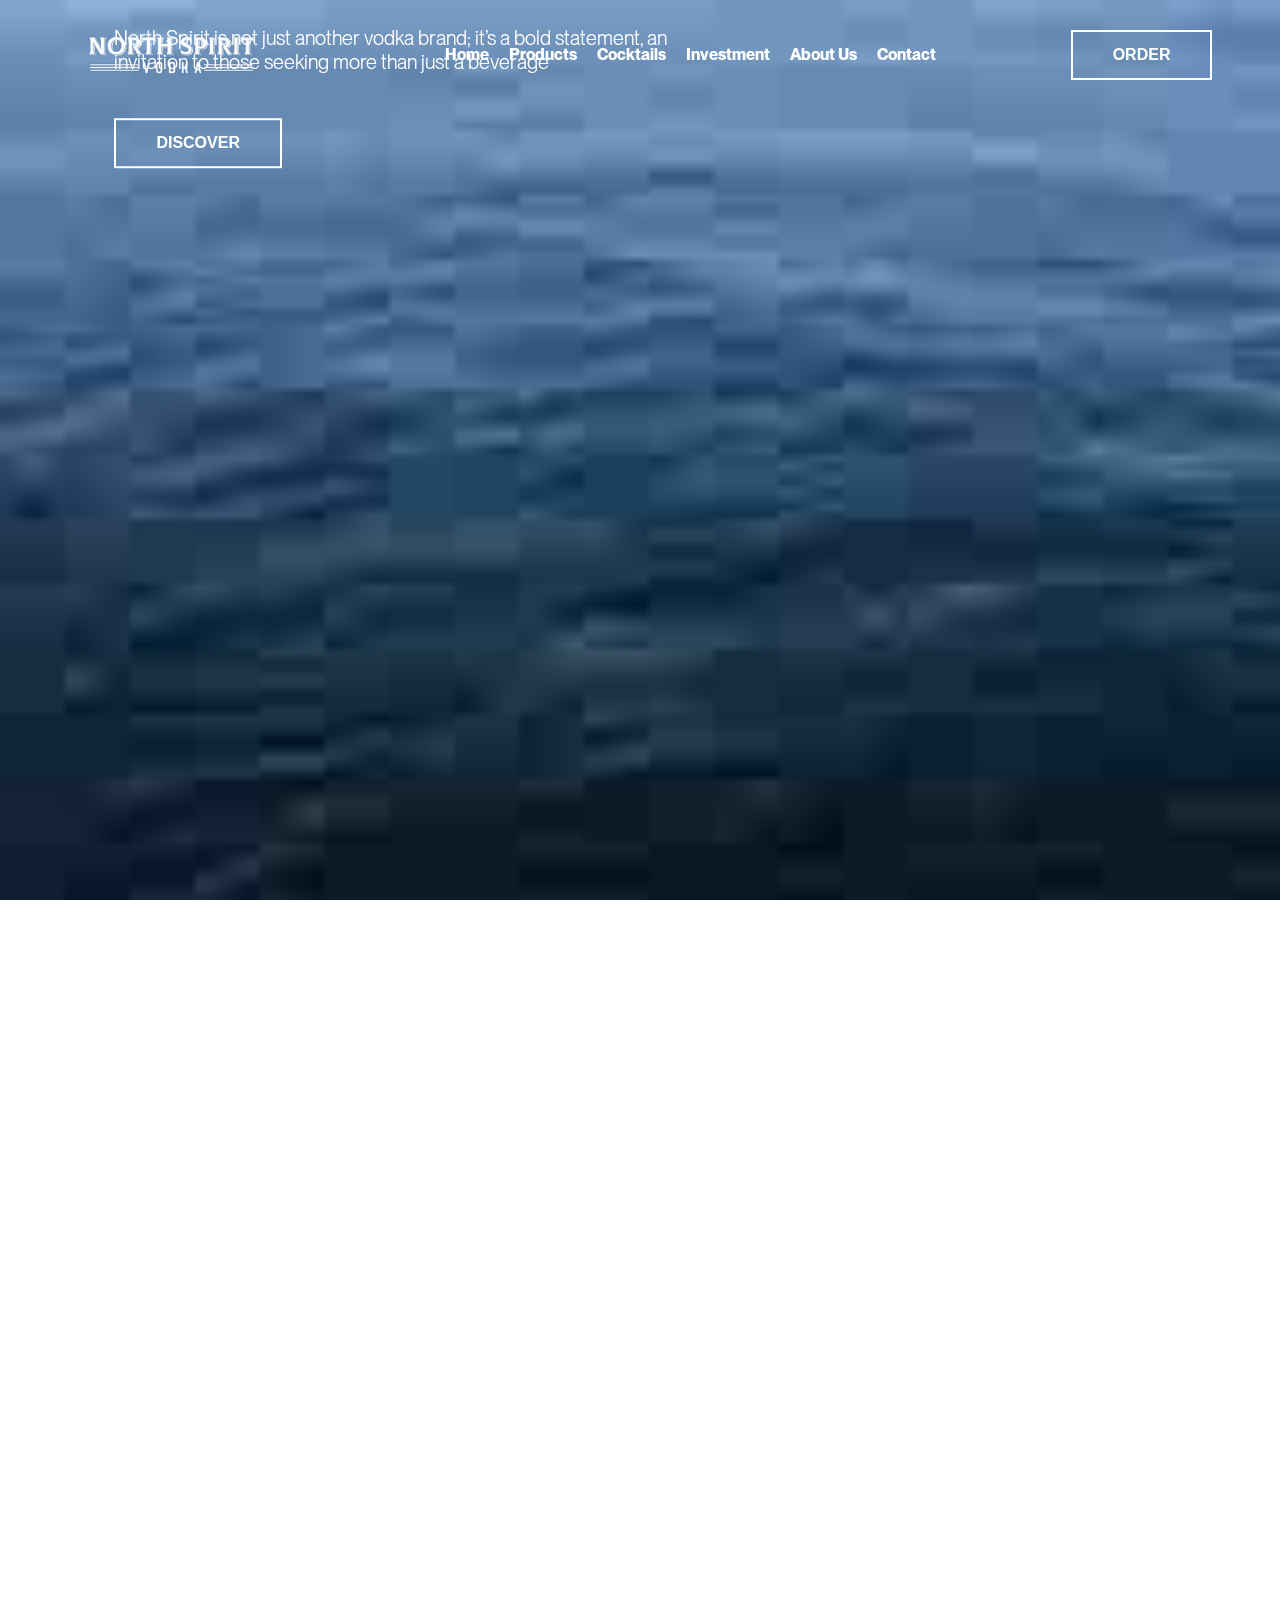
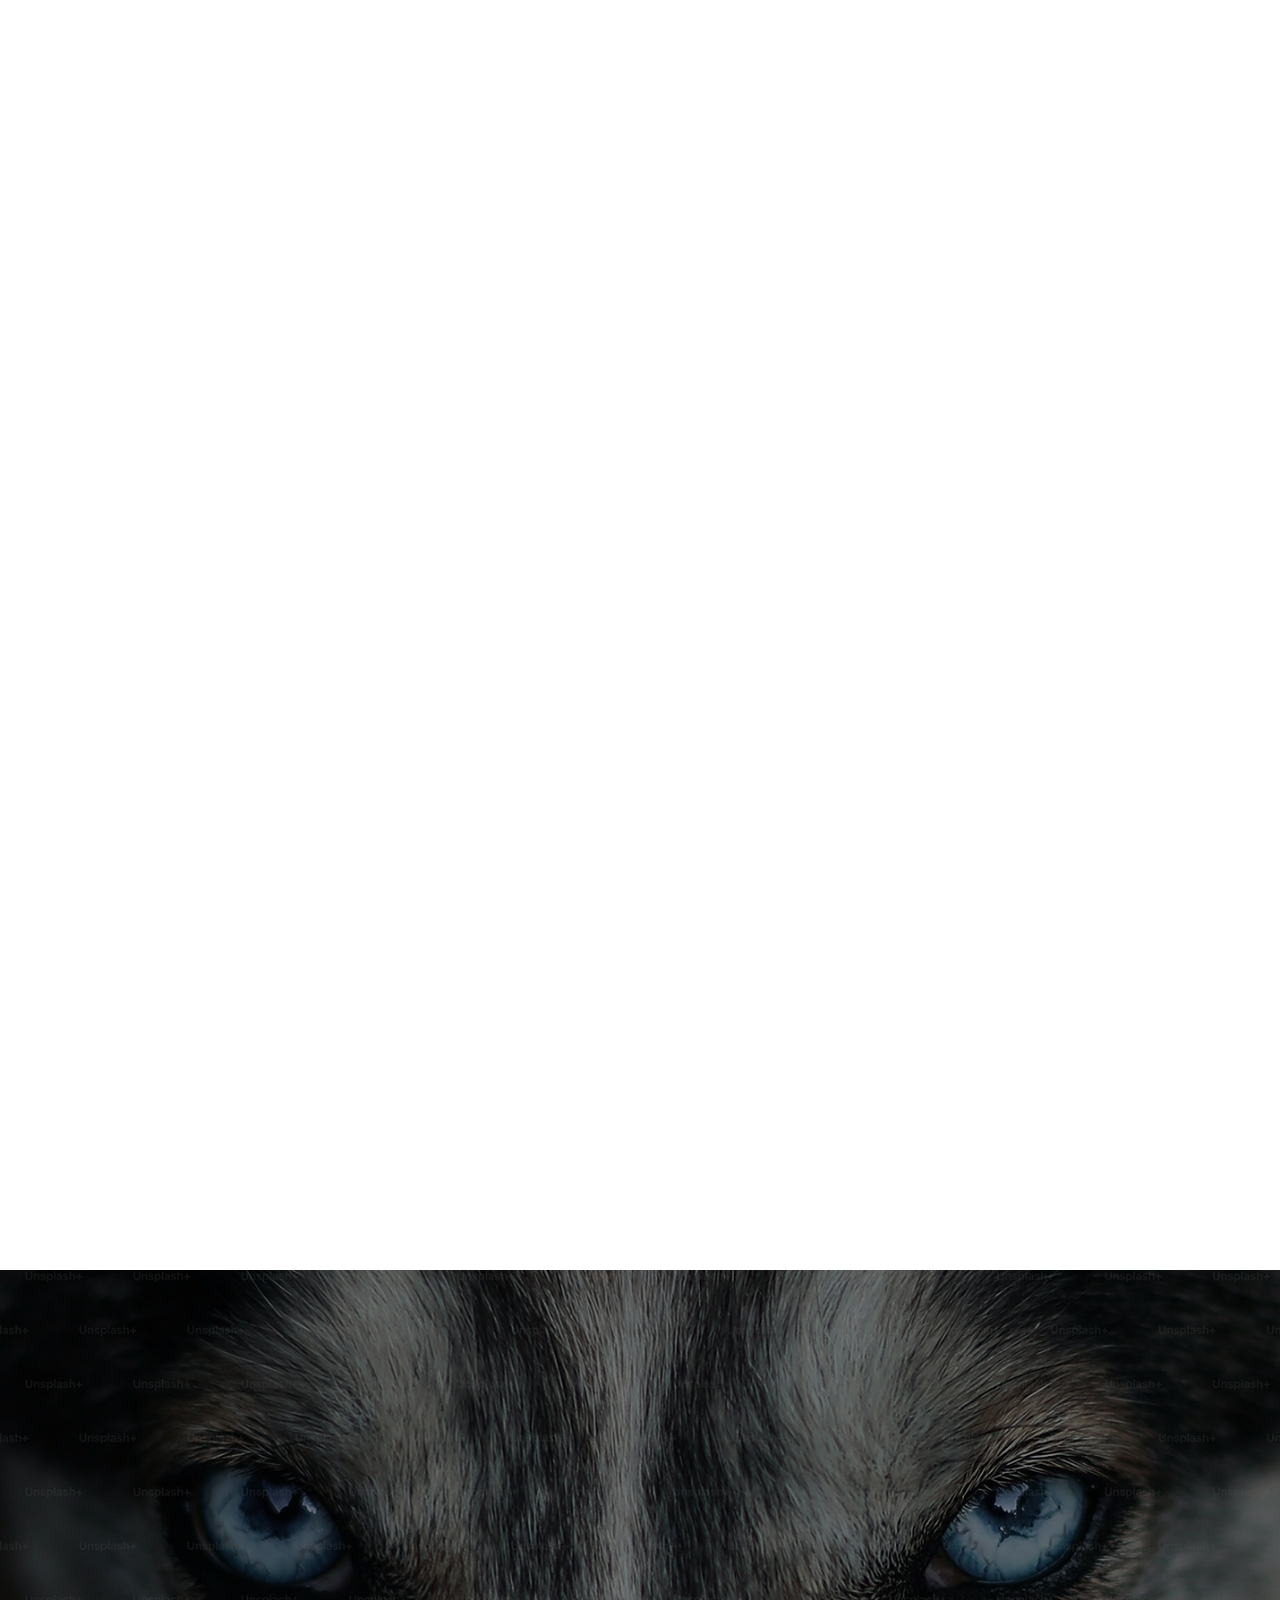
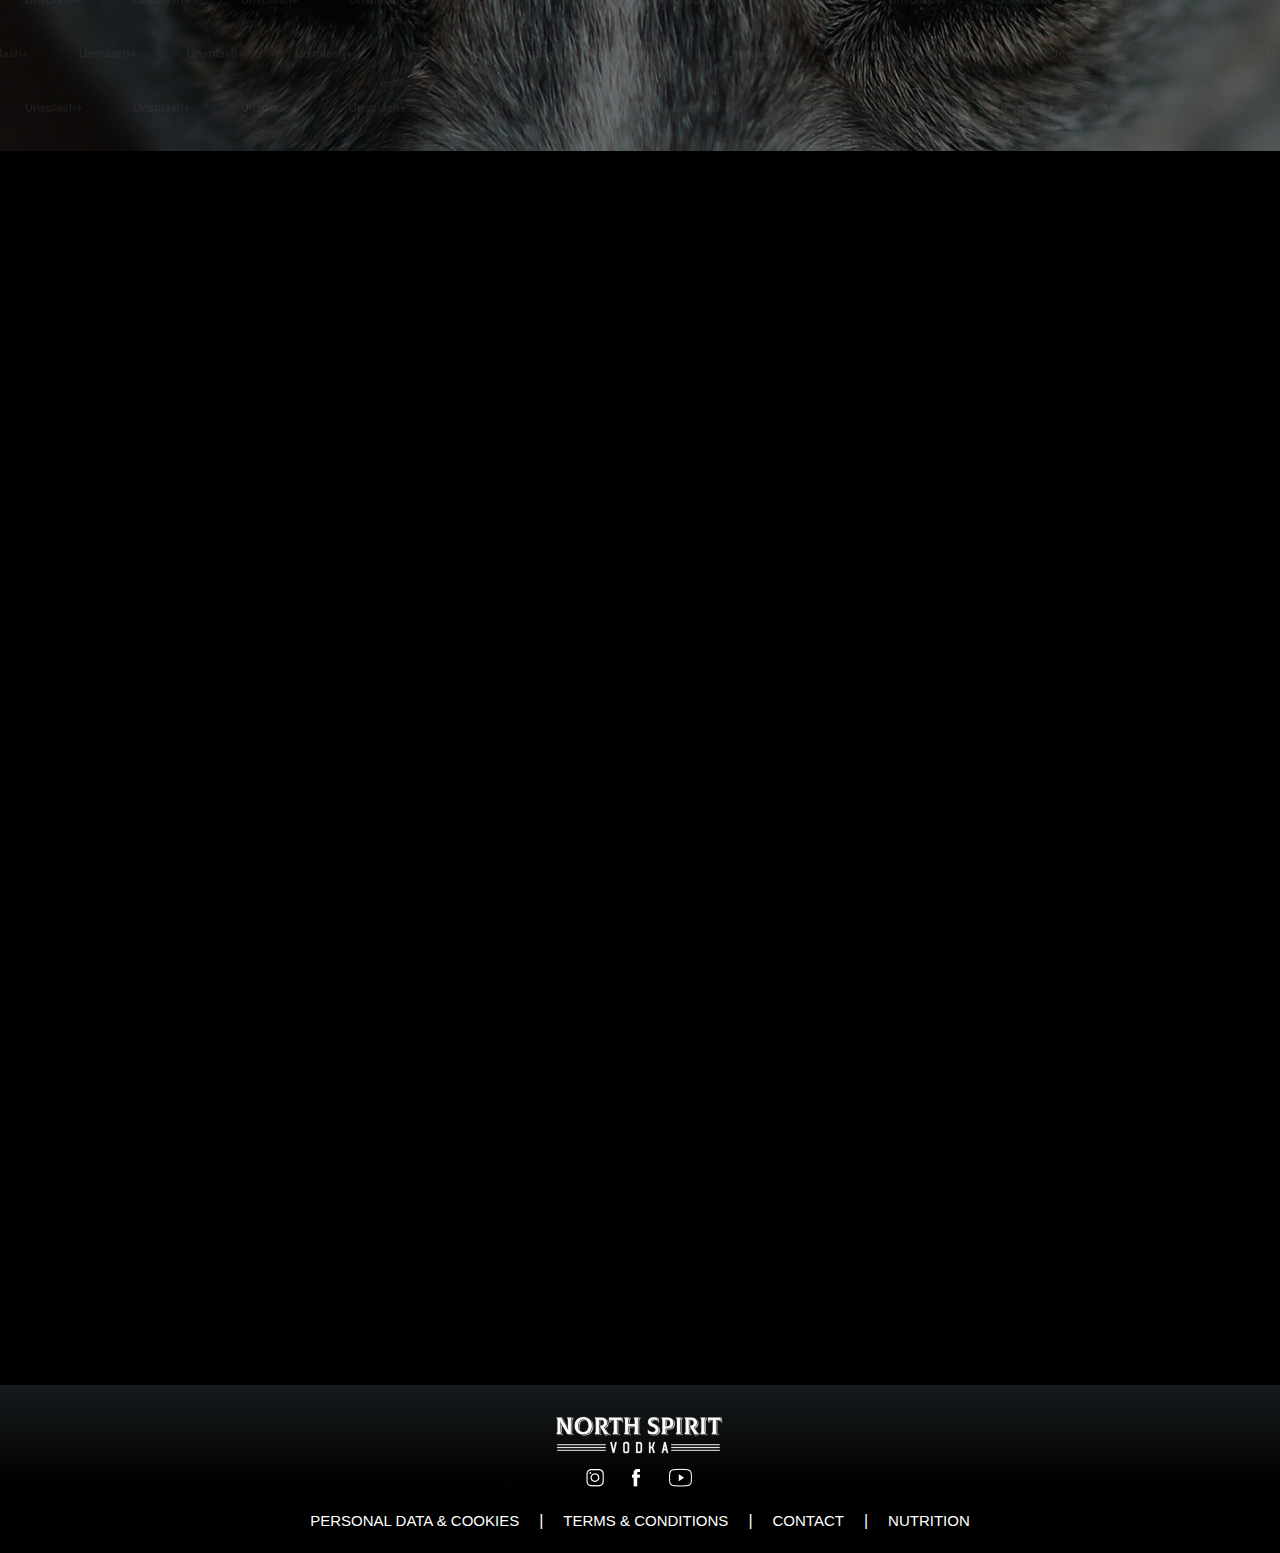
==== commit 1c7b864b: "update" ====
--- a/index.html
+++ b/index.html
@@ -9,21 +9,21 @@
     <link rel="stylesheet" href="https://unpkg.com/swiper/swiper-bundle.min.css">
     <link rel="stylesheet" href="css/style.css">
     <link rel="stylesheet" href="css/responsive.css">
-    <title>Document</title>
+    <title>Home</title>
 </head>
 
 <body>
     <header>
         <div class="logo">
-            <img src="media/logo.png" alt="">
+            <a href=""> <img src="media/logo.png" alt=""></a>
         </div>
         <menu>
             <ul>
                 <li><a href="index.html">Home</a></li>
-                <li><a href="intro.html">Intro</a></li>
-                <li><a href="vodka.html">Vodka</a></li>
-                <li><a href="brand.html">Brand</a></li>
+                <li><a href="products.html">Products</a></li>
+                <li><a href="coktails.html">Cocktails</a></li>
                 <li><a href="investment.html">Investment</a></li>
+                <li><a href="about.html">About Us</a></li>
                 <li><a href="contact.html">Contact</a></li>
             </ul>
         </menu>
@@ -240,14 +240,8 @@
                         </div>
                     </div>
                     <div class="eml-latter px-4">
-                        <p class="text-light">By clicking on send, I consent to be the first to receive personalized
-                            communications and be
-                            eligible to receive invitations to exclusive VIP events. In order to better serve my needs,
-                            I
-                            understand that my data is processed, analyzed and shared with our parent company, LVMH,
-                            which
-                            includes Belvedere Vodka plus other prestigious champagne, spirits, fashion, jewelry and
-                            hospitality brands.</p>
+                        <p class="text-light">By clicking on send, I agree to receive promotional information and news
+                            about products, services and events, from North Spirit Vodka</p>
                         <p class="text-light">My interaction with communication may be measured by automatic means.</p>
                         <p class="text-light">I would like to be contacted via:</p>
 
@@ -255,9 +249,10 @@
                             <input type="checkbox" id="html">
                             <label for="html">Email</label>
                         </div>
-                        <p class="text-light">You can withdraw your consent at any time by using the Unsubscribe
-                            mechanism provided within the content. For more information on your rights and the
-                            processing of your data, please consult our Privacy & Cookies Notice.</p>
+                        <p class="text-light">Your information may be used by North Spirit Vodka and it´s affiliates to
+                            provide you with news and promotional information. You can withdraw your consent at any time
+                            by using the Unsubscribe mechanism provided within the content. For more information on your
+                            rights and the processing of your data, please consult our Privacy & Cookies Notice.</p>
                         <a class="cta-btn" href="">SEND</a>
                     </div>
 
--- a/css/style.css
+++ b/css/style.css
@@ -99,6 +99,7 @@
   z-index: 1;
   -webkit-transition: color 150ms ease-in-out;
   transition: color 150ms ease-in-out;
+  margin: 20px 0;
 }
 
 .cta-btn:hover,
@@ -173,6 +174,7 @@
   font-size: 38px;
   font-family: "ppneuemontreal_bold", Arial, Helvetica, sans-serif;
   text-transform: uppercase;
+  margin-top: 20px;
 }
 .section-subtitle {
   font-size: 20px;
@@ -516,6 +518,7 @@
   top: var(--swiper-pagination-top, auto);
   left: 0;
   width: 100%;
+  display: none;
 }
 
 video {
--- a/css/responsive.css
+++ b/css/responsive.css
@@ -43,4 +43,102 @@
   .menu-toggle-btn.active .i-three {
     transform: rotate(-45deg) translateX(10px);
   }
+  .swiper-pagination-bullet i,
+  .swiper-pagination-bullet {
+    width: 150px;
+  }
+  .swiper-pagination-bullet em {
+    opacity: 0;
+    display: none;
+  }
+  .swiper-horizontal > .swiper-pagination-bullets,
+  .swiper-pagination-bullets.swiper-pagination-horizontal,
+  .swiper-pagination-custom,
+  .swiper-pagination-fraction {
+    justify-content: center;
+    bottom: var(--swiper-pagination-bottom, 126px);
+    position: absolute;
+    bottom: 30px;
+  }
+  video {
+    object-fit: cover;
+    height: 100vh;
+  }
+  .connecting-innner {
+    width: 90%;
+  }
+  .white-circle {
+    margin-top: 52px;
+    width: 380px;
+    margin: 20px auto;
+    height: 380px;
+  }
+  .white-circle img {
+    height: 100%;
+    position: absolute;
+    left: 33%;
+    top: -6%;
+  }
+  .cocktails-section {
+    text-align: center;
+  }
+  .footer-links {
+    flex-wrap: wrap;
+  }
+  .hero-content {
+    left: 0;
+    margin: 0 10px;
+  }
+  .liquid-sec-image {
+    display: none;
+  }
 }
+@media (max-width: 600px) {
+  .slider-content {
+    max-width: 400px;
+  }
+  .input-data input,
+  .input-data select {
+    width: 90%;
+  }
+  .section-title {
+    font-size: 28px;
+  }
+  .section-heading {
+    text-align: center;
+    font-size: 30px;
+  }
+  .gallery-section .gl img {
+    height: 400px;
+    object-fit: cover;
+  }
+  .gallery-section .gl .gl-content {
+    width: 90%;
+  }
+}
+@media (max-width: 450px) {
+  .swiper-pagination-bullet i,
+  .swiper-pagination-bullet,
+  .swiper-pagination-bullet b {
+    width: 10px;
+    height: 10px;
+    border-radius: 50%;
+  }
+  .slider-content {
+    max-width: 350px;
+  }
+  .white-circle {
+    width: 280px;
+    height: 280px;
+    border-width: 30px;
+  }
+  .slider-content {
+    left: 0;
+  }
+}
+@media (max-width: 400px) {
+  .white-circle {
+    width: 200px;
+    height: 200px;
+  }
+}
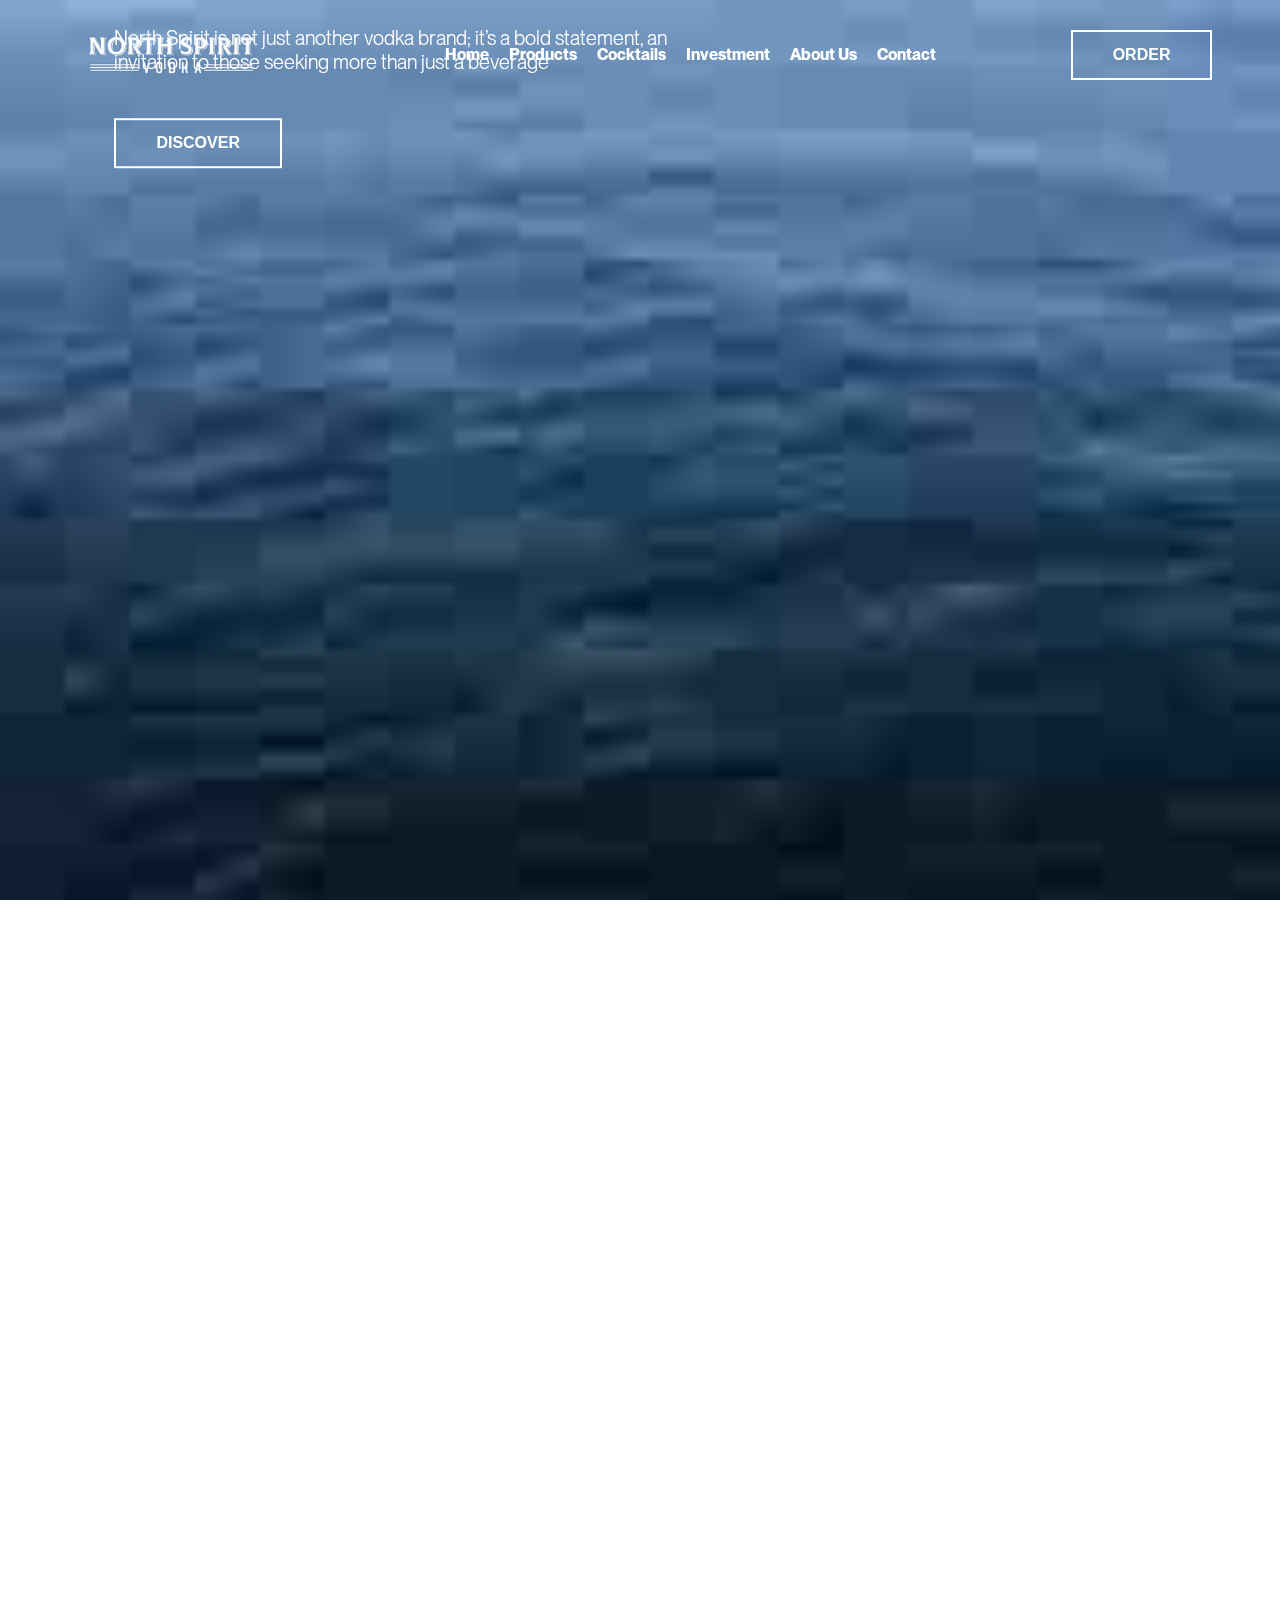
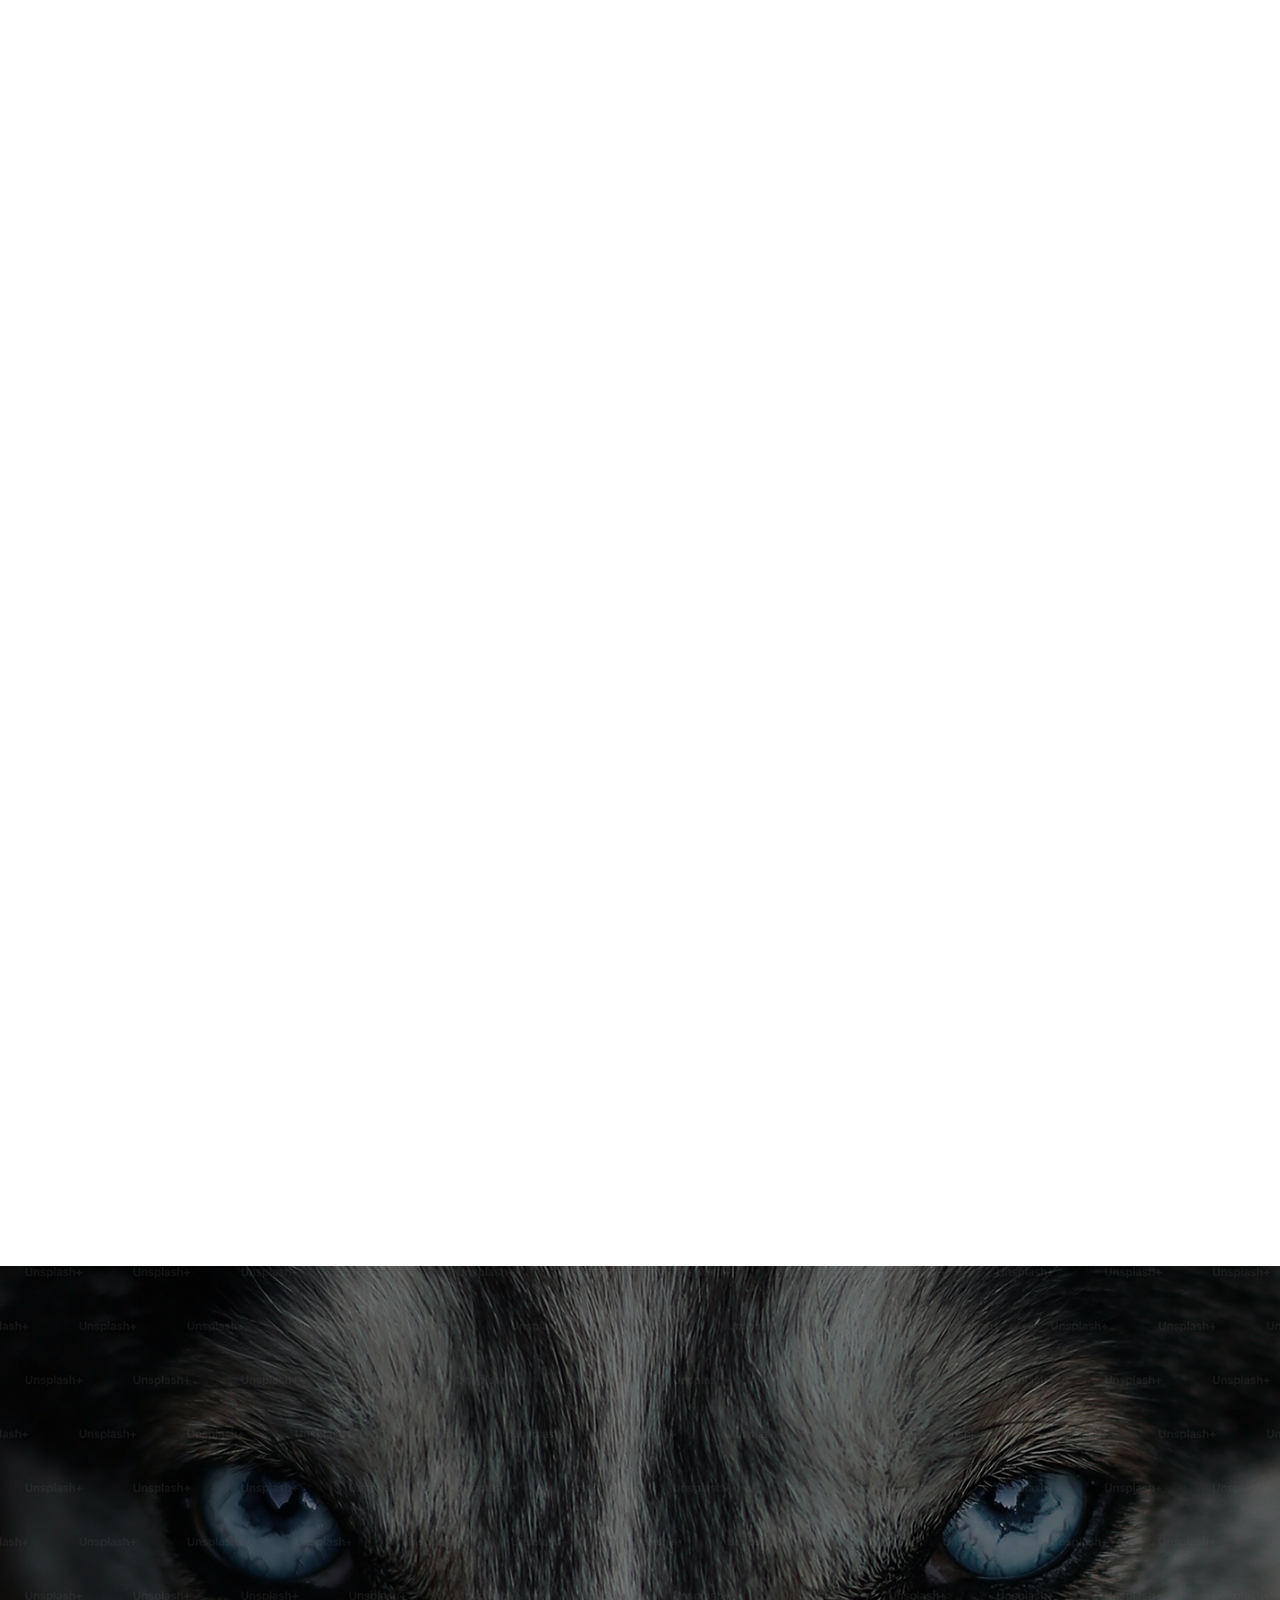
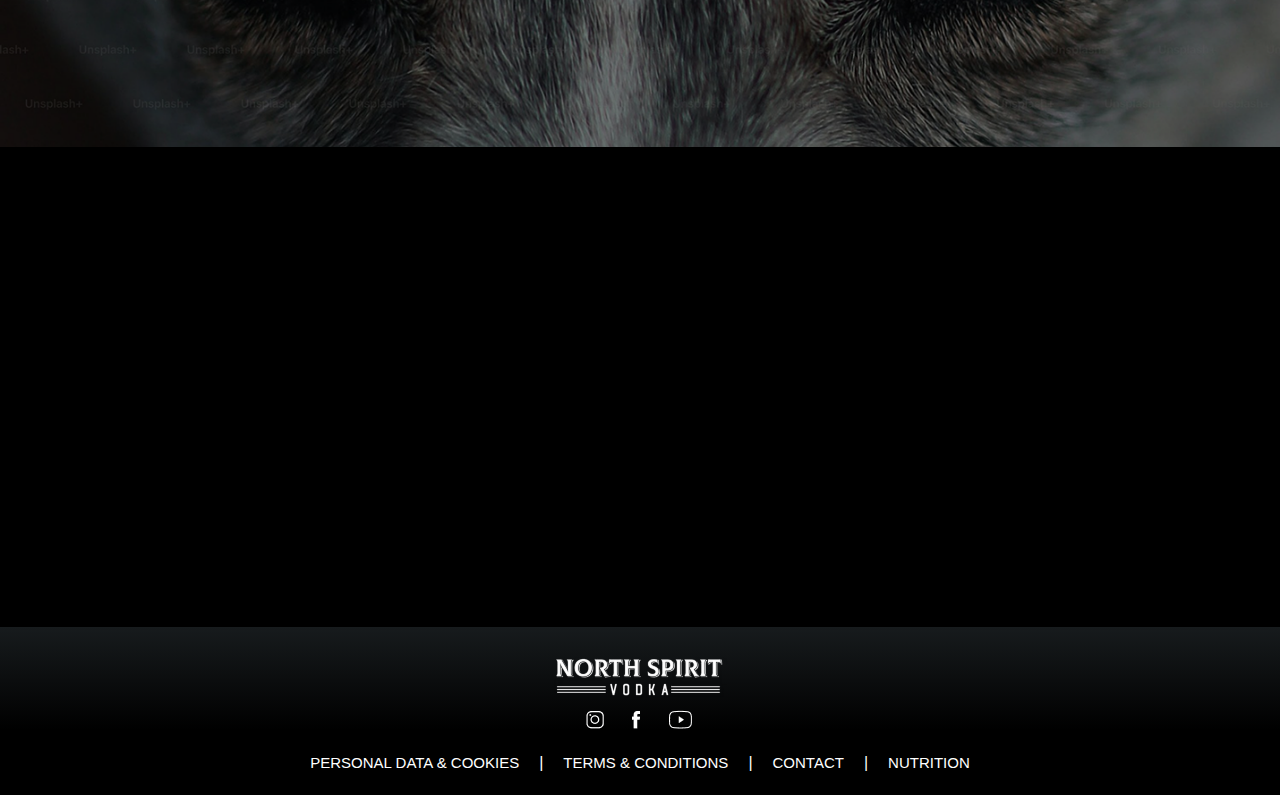
==== commit dccf183e: "update" ====
--- a/index.html
+++ b/index.html
@@ -4,18 +4,22 @@
 <head>
     <meta charset="UTF-8">
     <meta name="viewport" content="width=device-width, initial-scale=1.0">
+    <meta name="description"
+        content="Discover North Spirit Vodka, a premium Swedish vodka crafted with purity and tradition. Explore our globally inspired collections and experience the essence of Sweden in every sip.">
+    <meta name="keywords"
+        content="North Spirit Vodka, Swedish vodka, premium vodka, global vodka, luxury spirits, Swedish alcohol">
     <link href="https://cdn.jsdelivr.net/npm/bootstrap@5.3.3/dist/css/bootstrap.min.css" rel="stylesheet"
         integrity="sha384-QWTKZyjpPEjISv5WaRU9OFeRpok6YctnYmDr5pNlyT2bRjXh0JMhjY6hW+ALEwIH" crossorigin="anonymous">
     <link rel="stylesheet" href="https://unpkg.com/swiper/swiper-bundle.min.css">
     <link rel="stylesheet" href="css/style.css">
     <link rel="stylesheet" href="css/responsive.css">
-    <title>Home</title>
+    <title>North Spirit Vodka | Premium Swedish Vodka for the World</title>
 </head>
 
 <body>
     <header>
         <div class="logo">
-            <a href=""> <img src="media/logo.png" alt=""></a>
+            <a href="https://northspirit.vodka/"> <img src="media/logo.png" alt=""></a>
         </div>
         <menu>
             <ul>
@@ -29,7 +33,7 @@
         </menu>
         <div>
             <div class="header-cta-btn">
-                <a class="cta-btn" href="">ORDER</a>
+                <a class="cta-btn" href="products.html">ORDER</a>
             </div>
         </div>
         <div class="d-none menu-toggle-btn ">
@@ -51,7 +55,7 @@
                         <h2 class="section-title">NORTH SPIRIT VODKA</h2>
                         <h5 class="desc my-4">North Spirit is not just another vodka brand; it’s a bold statement, an
                             invitation to those seeking more than just a beverage </h5>
-                        <div><a class="cta-btn" href="">DISCOVER</a></div>
+                        <div><a class="cta-btn" href="products.html">DISCOVER</a></div>
                     </div>
                     <video width="100%" autoplay muted poster="IMG_20240613_202022s.jpg">
                         <source src="media/video/two.mp4" type="video/mp4">
@@ -100,7 +104,7 @@
                             masterpiece. With its sleek design and the absence of text, we are redefining the aesthetics
                             of vodka bottles.</p>
                     </div>
-                    <a class="cta-btn cta-btn-light js-scroll fade-in-bottom" href="#">OUR COLLECTION</a>
+                    <a class="cta-btn cta-btn-light js-scroll fade-in-bottom" href="products.html">OUR COLLECTION</a>
                 </div>
                 <div class="col-xl-6 js-scroll slide-right">
                     <img src="media/glance.png" class="img-fluid" alt="">
@@ -133,7 +137,7 @@
                             burn-free experience, making it a delightful and inviting libation that beckons you to
                             relish the essence of the moment</p>
                     </div>
-                    <a class="cta-btn cta-btn-light js-scroll fade-in-bottom" href="#">OUR COLLECTION</a>
+                    <a class="cta-btn cta-btn-light js-scroll fade-in-bottom" href="products.html">OUR COLLECTION</a>
                 </div>
 
             </div>
@@ -151,10 +155,11 @@
                             embraces innovation and challenges limits.
                             The courage and loyalty it represents resonate with our audience.</p>
                     </div>
-                    <a class="cta-btn cta-btn-light js-scroll fade-in-bottom" href="#">Read More</a>
-                </div>
-                <div class="col-xl-6">
-                    <img src="media/brand-img.png" class="img-fluid js-scroll slide-right" alt="">
+                    <a class="cta-btn cta-btn-light js-scroll fade-in-bottom" href="products.html">Read More</a>
+                </div>
+                <div class="col-xl-6">
+                    <img src="media/Picture 1 - Embrace untamed elegance section.jpeg"
+                        class="img-fluid js-scroll slide-right" alt="">
                 </div>
             </div>
         </div>
@@ -180,7 +185,7 @@
             <div class="row align-items-center">
                 <div class="col-xl-6 js-scroll slide-left">
                     <h2 class="section-title text-light mb-4">Trending Cocktails</h2>
-                    <a class="cta-btn" href="">Read More</a>
+                    <a class="cta-btn" href="products.html">Read More</a>
                 </div>
                 <div class="col-xl-6 js-scroll slide-right">
                     <div class="white-circle">
@@ -192,75 +197,7 @@
     </section>
     <!-- End cocktails section -->
 
-    <!-- Start newslatter-form section -->
-    <section class="newslatter-section py-5">
-        <div class="container">
-            <form action="" class="newsletter-form">
-                <div class="row js-scroll fade-in-bottom">
-                    <div class="col-xl-6">
-                        <div class="input-data">
-                            <input type="text" required>
-                            <label for="">First Name *</label>
-                        </div>
-                    </div>
-                    <div class="col-xl-6">
-                        <div class="input-data">
-                            <input type="text" required>
-                            <label for="">Last Name *</label>
-                        </div>
-                    </div>
-
-                    <div class="col-xl-6">
-                        <div class="input-data">
-                            <div class="input-data m-0">
-                                <input type="date" required>
-                                <label for="">Date of Birth (DD/MM/YYYY) *</label>
-                            </div>
-                            <!-- <select name="" id="">
-                                <option value=""></option>
-                                <option value=""></option>
-                            </select>
-                            <label for="">Date of Birth (DD/MM/YYYY) *</label> -->
-                        </div>
-                    </div>
-                    <div class="col-xl-6">
-                        <div class="input-data">
-                            <input type="text" required>
-                            <label for="">Email Address *</label>
-                        </div>
-                    </div>
-                    <div class="col-xl-6">
-                        <div class="input-data">
-                            <select name="" id="">
-                                <option value=""></option>
-                                <option value="">Albania</option>
-                                <option value="">Andorra</option>
-                            </select>
-                            <label for="">Country Of Residence *</label>
-                        </div>
-                    </div>
-                    <div class="eml-latter px-4">
-                        <p class="text-light">By clicking on send, I agree to receive promotional information and news
-                            about products, services and events, from North Spirit Vodka</p>
-                        <p class="text-light">My interaction with communication may be measured by automatic means.</p>
-                        <p class="text-light">I would like to be contacted via:</p>
-
-                        <div class="form-group">
-                            <input type="checkbox" id="html">
-                            <label for="html">Email</label>
-                        </div>
-                        <p class="text-light">Your information may be used by North Spirit Vodka and it´s affiliates to
-                            provide you with news and promotional information. You can withdraw your consent at any time
-                            by using the Unsubscribe mechanism provided within the content. For more information on your
-                            rights and the processing of your data, please consult our Privacy & Cookies Notice.</p>
-                        <a class="cta-btn" href="">SEND</a>
-                    </div>
-
-                </div>
-            </form>
-        </div>
-    </section>
-    <!-- End subscr-form section -->
+
 
     <!-- Footer-start-section -->
     <footer>
--- a/css/style.css
+++ b/css/style.css
@@ -38,6 +38,8 @@
 menu ul li {
   position: relative;
   transition: 0.3s;
+  height: 50px;
+  line-height: 50px;
 }
 menu ul li a {
   color: #fff;
@@ -534,6 +536,12 @@
   background-position: top center;
   height: 100vh;
 }
+.hero-section-product {
+  background: linear-gradient(#00000051, #00000070),
+    url(../media/product-oage-cover.jpeg);
+  background-size: cover;
+  background-position: top center;
+}
 .hero-content {
   max-width: 450px;
   position: absolute;
--- a/css/responsive.css
+++ b/css/responsive.css
@@ -92,6 +92,9 @@
   .liquid-sec-image {
     display: none;
   }
+  .mega-menu {
+    display: none;
+  }
 }
 @media (max-width: 600px) {
   .slider-content {
